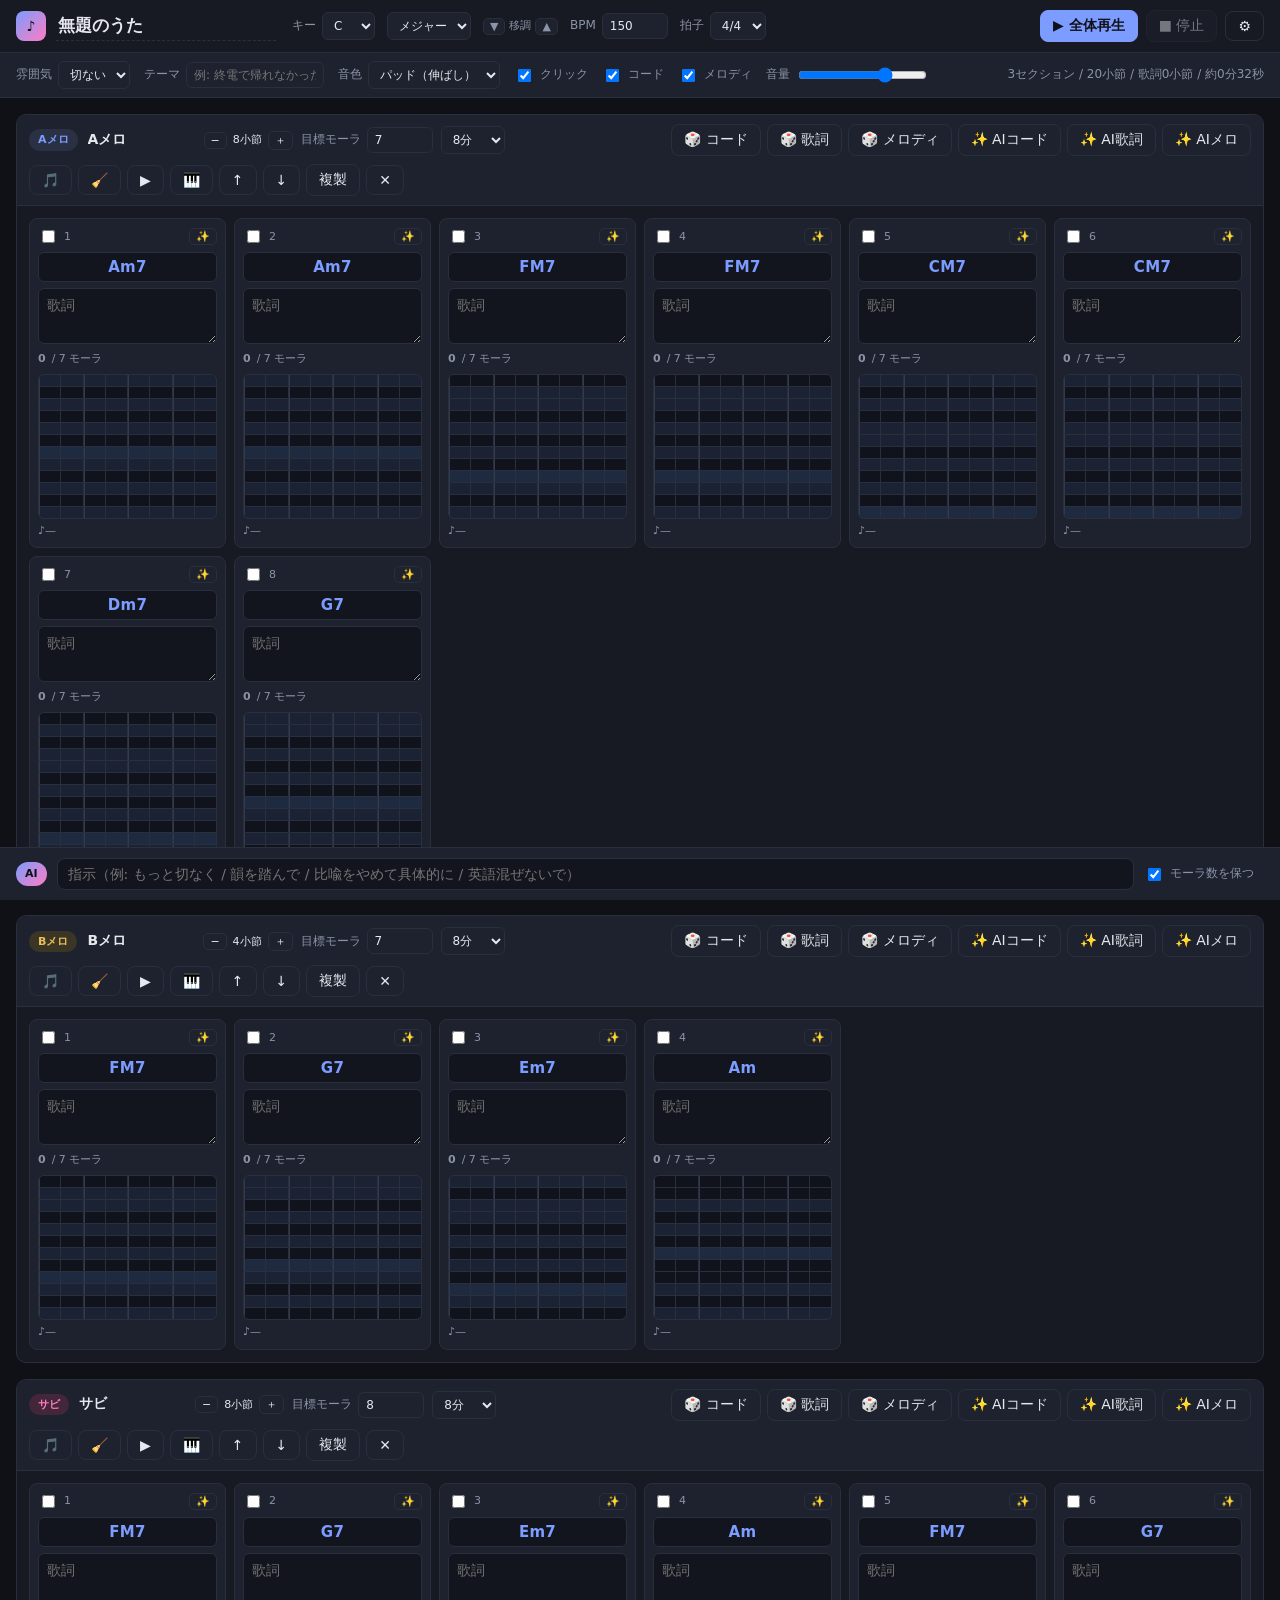
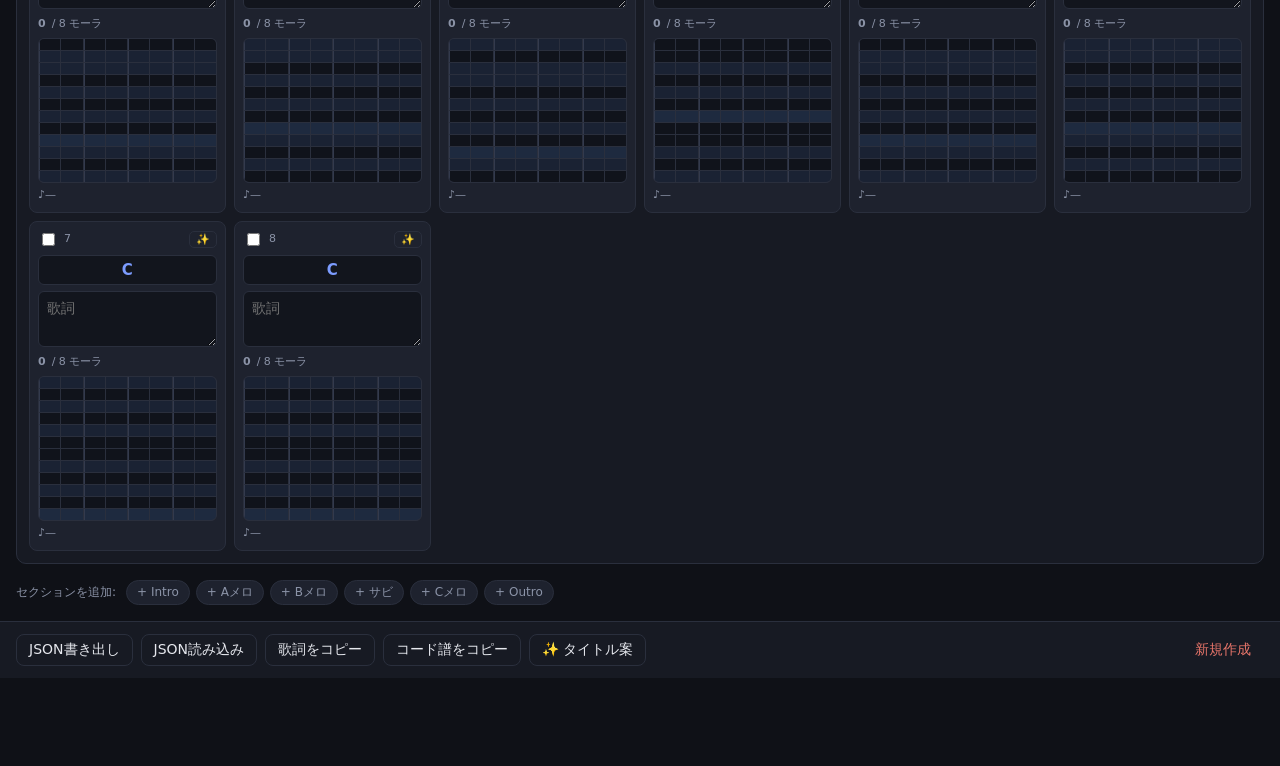
==== index.html @ 12452fb6 "タップで書けるメロディグリッドとスマホ対応、Pages自動デプロイを追加 小節の下にミニピアノロールを置き、たたきメロディを直感的に作れるようにした。  メロディ: - 行 = キーのスケール段数、列" ====
<!DOCTYPE html>
<html lang="ja">
<head>
<meta charset="utf-8">
<meta name="viewport" content="width=device-width, initial-scale=1, viewport-fit=cover">
<meta name="theme-color" content="#0f1117">
<title>ボカロ作曲スケッチ</title>
<link rel="icon" href="data:image/svg+xml,%3Csvg xmlns='http://www.w3.org/2000/svg' viewBox='0 0 32 32'%3E%3Crect width='32' height='32' rx='7' fill='%237c9cff'/%3E%3Ctext x='16' y='23' font-size='20' text-anchor='middle' fill='%230f1117'%3E%E2%99%AA%3C/text%3E%3C/svg%3E">
<link rel="manifest" href="manifest.webmanifest">
<link rel="apple-touch-icon" href="assets/icon.svg">
<meta name="apple-mobile-web-app-capable" content="yes">
<meta name="apple-mobile-web-app-status-bar-style" content="black-translucent">
<link rel="stylesheet" href="assets/styles.css">
</head>
<body>

<header class="topbar">
  <div class="brand">
    <span class="logo">♪</span>
    <input id="songTitle" class="title-input" type="text" placeholder="曲名" aria-label="曲名">
  </div>

  <div class="topbar-controls">
    <label class="ctl">キー
      <select id="keySel" aria-label="キー"></select>
    </label>
    <label class="ctl">
      <select id="modeSel" aria-label="モード"></select>
    </label>
    <div class="ctl transpose">
      <button id="transDown" class="mini" title="半音下げる">▼</button>
      <span class="ctl-label">移調</span>
      <button id="transUp" class="mini" title="半音上げる">▲</button>
    </div>
    <label class="ctl">BPM
      <input id="bpmInput" type="number" min="40" max="300" step="1" aria-label="BPM">
    </label>
    <label class="ctl">拍子
      <select id="beatsSel" aria-label="拍子">
        <option value="4">4/4</option>
        <option value="3">3/4</option>
        <option value="6">6/8</option>
        <option value="2">2/4</option>
      </select>
    </label>
  </div>

  <div class="topbar-right">
    <button id="playAll" class="btn primary">▶ 全体再生</button>
    <button id="stopAll" class="btn" disabled>■ 停止</button>
    <button id="openSettings" class="btn ghost" title="AI・再生の設定">⚙</button>
  </div>
</header>

<div class="subbar">
  <label class="ctl">雰囲気
    <select id="moodSel" aria-label="雰囲気"></select>
  </label>
  <label class="ctl grow">テーマ
    <input id="themeInput" type="text" placeholder="例: 終電で帰れなかった夜のこと" aria-label="テーマ">
  </label>
  <label class="ctl">音色
    <select id="patternSel" aria-label="再生パターン"></select>
  </label>
  <label class="ctl">
    <input id="clickChk" type="checkbox" checked> クリック
  </label>
  <label class="ctl">
    <input id="chordsChk" type="checkbox" checked> コード
  </label>
  <label class="ctl">
    <input id="melodyChk" type="checkbox" checked> メロディ
  </label>
  <label class="ctl">音量
    <input id="volInput" type="range" min="0" max="1" step="0.05" value="0.7" aria-label="音量">
  </label>
  <span class="spacer"></span>
  <span id="songStats" class="stats"></span>
</div>

<main id="sections" class="sections"></main>

<div class="add-section-row">
  <span>セクションを追加:</span>
  <span id="addSectionBtns" class="chips"></span>
</div>

<footer class="footer">
  <button id="btnExport" class="btn ghost">JSON書き出し</button>
  <button id="btnImport" class="btn ghost">JSON読み込み</button>
  <button id="btnCopyLyrics" class="btn ghost">歌詞をコピー</button>
  <button id="btnCopySheet" class="btn ghost">コード譜をコピー</button>
  <button id="btnIdeas" class="btn ghost">✨ タイトル案</button>
  <span class="spacer"></span>
  <button id="btnReset" class="btn danger-ghost">新規作成</button>
  <input id="importFile" type="file" accept="application/json,.json" hidden>
</footer>

<!-- AI指示バー -->
<div class="ai-bar">
  <span class="ai-badge">AI</span>
  <input id="aiInstruction" type="text" class="ai-input"
         placeholder="指示（例: もっと切なく / 韻を踏んで / 比喩をやめて具体的に / 英語混ぜないで）">
  <label class="ctl"><input id="keepMoraChk" type="checkbox" checked> モーラ数を保つ</label>
  <span id="aiStatus" class="ai-status"></span>
</div>

<!-- 設定モーダル -->
<dialog id="settingsDlg" class="dlg">
  <form method="dialog">
    <h2>設定</h2>

    <section class="dlg-sec">
      <h3>Claude API</h3>
      <p class="hint">
        AIでの歌詞・コード生成に使います。キーはこのブラウザの localStorage に保存され、
        リクエストはブラウザから直接 Anthropic API に送られます。
        <strong>自分のPCで自分のキーを使う前提</strong>のツールです。共有PCや公開サーバーには置かないでください。
        キーが無くても、オフラインの「たたき生成」は使えます。
      </p>
      <label class="field">APIキー
        <input id="apiKeyInput" type="password" placeholder="sk-ant-..." autocomplete="off">
      </label>
      <label class="field">モデル
        <select id="modelSel"></select>
      </label>
      <label class="field">思考の深さ
        <select id="effortSel"></select>
      </label>
      <div class="row">
        <button id="btnTestKey" class="btn" type="button">接続テスト</button>
        <button id="btnClearKey" class="btn ghost" type="button">キーを削除</button>
        <span id="keyStatus" class="ai-status"></span>
      </div>
    </section>

    <menu class="dlg-actions">
      <button class="btn primary" value="close">閉じる</button>
    </menu>
  </form>
</dialog>

<!-- アイデアモーダル -->
<dialog id="ideasDlg" class="dlg">
  <form method="dialog">
    <h2>タイトル・世界観の案</h2>
    <div id="ideasBody" class="ideas-body"></div>
    <menu class="dlg-actions">
      <button class="btn primary" value="close">閉じる</button>
    </menu>
  </form>
</dialog>

<div id="toast" class="toast" role="status" aria-live="polite"></div>

<script type="module" src="src/app.js"></script>
</body>
</html>
---- assets/styles.css ----
:root {
  --bg: #0f1117;
  --panel: #171a23;
  --panel-2: #1e222e;
  --line: #2a2f3d;
  --text: #e6e8ee;
  --muted: #8b93a7;
  --accent: #7c9cff;
  --accent-2: #ff7cc3;
  --ok: #4ec9a5;
  --warn: #e8c05a;
  --bad: #e8756a;
  --radius: 10px;
}

* { box-sizing: border-box; }

body {
  margin: 0;
  padding-bottom: 88px;
  background: var(--bg);
  color: var(--text);
  font-family: "Hiragino Kaku Gothic ProN", "Noto Sans JP", system-ui, -apple-system, sans-serif;
  font-size: 14px;
  line-height: 1.6;
}

button, input, select, textarea { font-family: inherit; font-size: inherit; color: inherit; }

/* ---------- 上部バー ---------- */
.topbar {
  position: sticky; top: 0; z-index: 20;
  display: flex; align-items: center; gap: 16px; flex-wrap: wrap;
  padding: 10px 16px;
  background: var(--panel);
  border-bottom: 1px solid var(--line);
}
.brand { display: flex; align-items: center; gap: 10px; }
.logo {
  width: 30px; height: 30px; display: grid; place-items: center;
  background: linear-gradient(135deg, var(--accent), var(--accent-2));
  border-radius: 8px; color: #0f1117; font-weight: 700;
}
.title-input {
  background: transparent; border: none; border-bottom: 1px dashed var(--line);
  padding: 4px 2px; font-size: 17px; font-weight: 600; width: 220px;
}
.title-input:focus { outline: none; border-bottom-color: var(--accent); }

.topbar-controls { display: flex; align-items: center; gap: 12px; flex-wrap: wrap; }
.topbar-right { display: flex; align-items: center; gap: 8px; margin-left: auto; }

.ctl { display: flex; align-items: center; gap: 6px; color: var(--muted); font-size: 12px; white-space: nowrap; }
.ctl.grow { flex: 1; min-width: 180px; }
.ctl select, .ctl input[type="number"], .ctl input[type="text"] {
  background: var(--panel-2); border: 1px solid var(--line); border-radius: 6px;
  padding: 5px 7px; color: var(--text);
}
.ctl input[type="number"] { width: 66px; }
.ctl.grow input[type="text"] { width: 100%; }
.ctl-label { font-size: 11px; }
.transpose { gap: 4px; }

/* ---------- サブバー ---------- */
.subbar {
  position: sticky; top: 51px; z-index: 19;
  display: flex; align-items: center; gap: 14px; flex-wrap: wrap;
  padding: 8px 16px;
  background: var(--panel-2);
  border-bottom: 1px solid var(--line);
}
.spacer { flex: 1; }
.stats { color: var(--muted); font-size: 12px; font-variant-numeric: tabular-nums; }

/* ---------- ボタン ---------- */
.btn {
  background: var(--panel-2); border: 1px solid var(--line); border-radius: 8px;
  padding: 6px 12px; cursor: pointer; transition: .12s;
}
.btn:hover:not(:disabled) { border-color: var(--accent); }
.btn:disabled { opacity: .45; cursor: default; }
.btn.primary { background: var(--accent); border-color: var(--accent); color: #0f1117; font-weight: 600; }
.btn.primary:hover:not(:disabled) { filter: brightness(1.1); }
.btn.ghost { background: transparent; }
.btn.danger-ghost { background: transparent; color: var(--bad); border-color: transparent; }
.mini {
  background: var(--panel-2); border: 1px solid var(--line); border-radius: 5px;
  padding: 1px 6px; cursor: pointer; font-size: 11px;
}
.mini:hover { border-color: var(--accent); }

/* ---------- セクション ---------- */
.sections { padding: 16px; display: flex; flex-direction: column; gap: 16px; }

.section {
  background: var(--panel); border: 1px solid var(--line); border-radius: var(--radius);
  overflow: hidden;
}
.section.playing { border-color: var(--accent); }

.section-head {
  display: flex; align-items: center; gap: 8px; flex-wrap: wrap;
  padding: 9px 12px; background: var(--panel-2); border-bottom: 1px solid var(--line);
}
.role-tag {
  padding: 2px 9px; border-radius: 999px; font-size: 11px; font-weight: 700;
  background: #2b3145; color: var(--accent);
}
.role-tag[data-role="chorus"] { background: #43263a; color: var(--accent-2); }
.role-tag[data-role="B"] { background: #3a3524; color: var(--warn); }
.section-name {
  background: transparent; border: none; border-bottom: 1px dashed transparent;
  font-weight: 600; width: 110px; padding: 2px;
}
.section-name:focus { outline: none; border-bottom-color: var(--accent); }
.section-head .spacer { flex: 1; }
.head-group { display: flex; align-items: center; gap: 6px; }

/* ---------- 小節グリッド ---------- */
.bars {
  display: grid; gap: 8px; padding: 12px;
  grid-template-columns: repeat(auto-fill, minmax(190px, 1fr));
}
.bar {
  background: var(--panel-2); border: 1px solid var(--line); border-radius: 8px;
  padding: 8px; display: flex; flex-direction: column; gap: 6px; position: relative;
}
.bar.selected { border-color: var(--accent); background: #1c2334; }
.bar.playing { box-shadow: 0 0 0 2px var(--accent) inset; }
.bar-head { display: flex; align-items: center; gap: 6px; font-size: 11px; color: var(--muted); }
.bar-no { font-variant-numeric: tabular-nums; }
.bar-head .spacer { flex: 1; }

.chord-input {
  background: #12151d; border: 1px solid var(--line); border-radius: 6px;
  padding: 5px 8px; font-weight: 700; font-size: 15px; letter-spacing: .3px;
  color: var(--accent); text-align: center;
}
.chord-input.invalid { color: var(--bad); border-color: var(--bad); }
.chord-input:focus { outline: none; border-color: var(--accent); }

.lyric-input {
  background: #12151d; border: 1px solid var(--line); border-radius: 6px;
  padding: 6px 8px; resize: vertical; min-height: 44px; line-height: 1.5;
}
.lyric-input:focus { outline: none; border-color: var(--accent); }

.mora {
  font-size: 11px; font-variant-numeric: tabular-nums; color: var(--muted);
  display: flex; align-items: center; gap: 6px;
}
.mora .n { font-weight: 700; }
.mora.fit .n { color: var(--ok); }
.mora.near .n { color: var(--warn); }
.mora.off .n { color: var(--bad); }
.mora .kanji-warn { color: var(--warn); cursor: help; }

/* ---------- パレット ---------- */
.palette { padding: 0 12px 12px; display: none; flex-direction: column; gap: 8px; }
.palette.open { display: flex; }
.palette-row { display: flex; align-items: center; gap: 6px; flex-wrap: wrap; }
.palette-label { font-size: 11px; color: var(--muted); width: 84px; flex-shrink: 0; }
.chips { display: flex; gap: 6px; flex-wrap: wrap; }
.chip {
  background: var(--panel-2); border: 1px solid var(--line); border-radius: 999px;
  padding: 3px 10px; font-size: 12px; cursor: pointer;
}
.chip:hover { border-color: var(--accent); color: var(--accent); }
.chip .deg { color: var(--muted); font-size: 10px; margin-left: 4px; }

.add-section-row {
  display: flex; align-items: center; gap: 10px; flex-wrap: wrap;
  padding: 0 16px 16px; color: var(--muted); font-size: 12px;
}

/* ---------- フッター & AIバー ---------- */
.footer {
  display: flex; align-items: center; gap: 8px; flex-wrap: wrap;
  padding: 12px 16px; border-top: 1px solid var(--line); background: var(--panel);
}
.ai-bar {
  position: fixed; bottom: 0; left: 0; right: 0; z-index: 25;
  display: flex; align-items: center; gap: 10px;
  padding: 10px 16px; background: var(--panel-2); border-top: 1px solid var(--line);
}
.ai-badge {
  background: linear-gradient(135deg, var(--accent), var(--accent-2));
  color: #0f1117; font-weight: 700; font-size: 11px;
  padding: 3px 9px; border-radius: 999px;
}
.ai-input {
  flex: 1; background: #12151d; border: 1px solid var(--line);
  border-radius: 8px; padding: 7px 10px;
}
.ai-input:focus { outline: none; border-color: var(--accent); }
.ai-status { font-size: 12px; color: var(--muted); min-width: 0; }
.ai-status.err { color: var(--bad); }
.ai-status.ok { color: var(--ok); }
.ai-status.busy { color: var(--accent); }

/* ---------- ダイアログ ---------- */
.dlg {
  border: 1px solid var(--line); border-radius: 12px; background: var(--panel);
  color: var(--text); padding: 20px; max-width: 560px; width: calc(100% - 32px);
}
.dlg::backdrop { background: rgba(0, 0, 0, .6); }
.dlg h2 { margin: 0 0 12px; font-size: 17px; }
.dlg h3 { margin: 0 0 8px; font-size: 14px; color: var(--accent); }
.dlg-sec { margin-bottom: 18px; }
.hint { color: var(--muted); font-size: 12px; line-height: 1.7; margin: 0 0 12px; }
.field { display: flex; flex-direction: column; gap: 4px; margin-bottom: 10px; font-size: 12px; color: var(--muted); }
.field input, .field select {
  background: var(--panel-2); border: 1px solid var(--line); border-radius: 6px;
  padding: 7px 9px; color: var(--text); font-size: 14px;
}
.row { display: flex; align-items: center; gap: 8px; flex-wrap: wrap; }
.dlg-actions { display: flex; justify-content: flex-end; padding: 0; margin: 0; }
.ideas-body { display: flex; flex-direction: column; gap: 14px; }
.ideas-body h4 { margin: 0 0 6px; font-size: 13px; color: var(--muted); }
.idea-item {
  background: var(--panel-2); border: 1px solid var(--line); border-radius: 8px;
  padding: 7px 10px; margin-bottom: 6px; cursor: pointer;
}
.idea-item:hover { border-color: var(--accent); }

/* ---------- トースト ---------- */
.toast {
  position: fixed; left: 50%; bottom: 74px; transform: translateX(-50%) translateY(20px);
  background: var(--panel); border: 1px solid var(--accent); border-radius: 8px;
  padding: 9px 16px; opacity: 0; pointer-events: none; transition: .2s; z-index: 40;
  max-width: 90vw;
}
.toast.show { opacity: 1; transform: translateX(-50%) translateY(0); }
.toast.err { border-color: var(--bad); }

/* ---------- メロディグリッド ---------- */
.mel-wrap { display: flex; flex-direction: column; gap: 3px; }

.mel-grid {
  display: grid;
  grid-template-columns: repeat(var(--steps), 1fr);
  grid-template-rows: repeat(var(--rows), 1fr);
  gap: 1px;
  background: var(--line);
  border: 1px solid var(--line);
  border-radius: 6px;
  overflow: hidden;
  /* 指でなぞって描けるように、グリッド上ではスクロールさせない */
  touch-action: none;
  user-select: none;
  -webkit-user-select: none;
  cursor: crosshair;
}

.mel-cell {
  background: #10131b;
  min-height: 11px;
  transition: background .06s;
}
/* そのコードの構成音の行。ここを叩けば必ずハマる */
.mel-cell.tone { background: #1a2233; }
.mel-cell.root { background: #1e2a3f; }
.mel-cell.beat { box-shadow: inset 1px 0 0 #333a4d; }
.mel-cell:hover { background: #2b3350; }
.mel-cell.on { background: var(--accent); }
.mel-cell.head { background: #a8bcff; }

.note-count {
  font-size: 11px; color: var(--muted); font-variant-numeric: tabular-nums;
}
.note-count.fit { color: var(--ok); }
.note-count.near { color: var(--warn); }
.note-count.off { color: var(--bad); }

/* ---------- スマホ ---------- */
@media (max-width: 760px) {
  body { padding-bottom: calc(112px + env(safe-area-inset-bottom)); }

  .topbar, .subbar { position: static; padding: 8px 10px; gap: 8px 10px; }
  .topbar-right { margin-left: 0; width: 100%; }
  .topbar-right .btn { flex: 1; }
  .title-input { width: 100%; min-width: 120px; }
  .brand { width: 100%; }

  /* 1小節を画面幅いっぱいにして、メロディグリッドを指で押せる大きさにする */
  .sections { padding: 10px; gap: 12px; }
  .bars { grid-template-columns: 1fr; padding: 10px; }
  .mel-cell { min-height: 20px; }
  .lyric-input { min-height: 40px; }

  .section-head { padding: 8px 10px; gap: 6px; }
  .section-head .spacer { display: none; }
  .head-group { flex-wrap: wrap; }
  .section-head .btn { padding: 5px 9px; font-size: 13px; }

  /* AI指示バーは2段にして、指示欄を広く取る */
  .ai-bar {
    flex-wrap: wrap; gap: 6px;
    padding: 8px 10px calc(8px + env(safe-area-inset-bottom));
  }
  .ai-input { flex: 1 1 100%; order: 2; padding: 9px 10px; }
  .ai-status { flex: 1 1 100%; order: 3; }

  .footer { padding: 10px; }
  .footer .btn { flex: 1 1 40%; }
}

/* 指で操作するデバイスでは hover の色変化を出さない（押した跡が残って見える） */
@media (hover: none) {
  /* 指では縦スワイプでページを送りたいので、縦方向のスクロールは残す。
     音はタップで置き、長さは横方向のドラッグで決める。 */
  .mel-grid { touch-action: pan-y; }
  .mel-cell:hover { background: inherit; }
  .mel-cell.tone:hover { background: #1a2233; }
  .mel-cell.root:hover { background: #1e2a3f; }
  .mel-cell.on:hover { background: var(--accent); }
}

/* 機能をオフにしているボタン（メロディグリッド非表示など） */
.btn.off { opacity: .4; }
.btn.off::after { content: ' オフ'; font-size: 10px; }
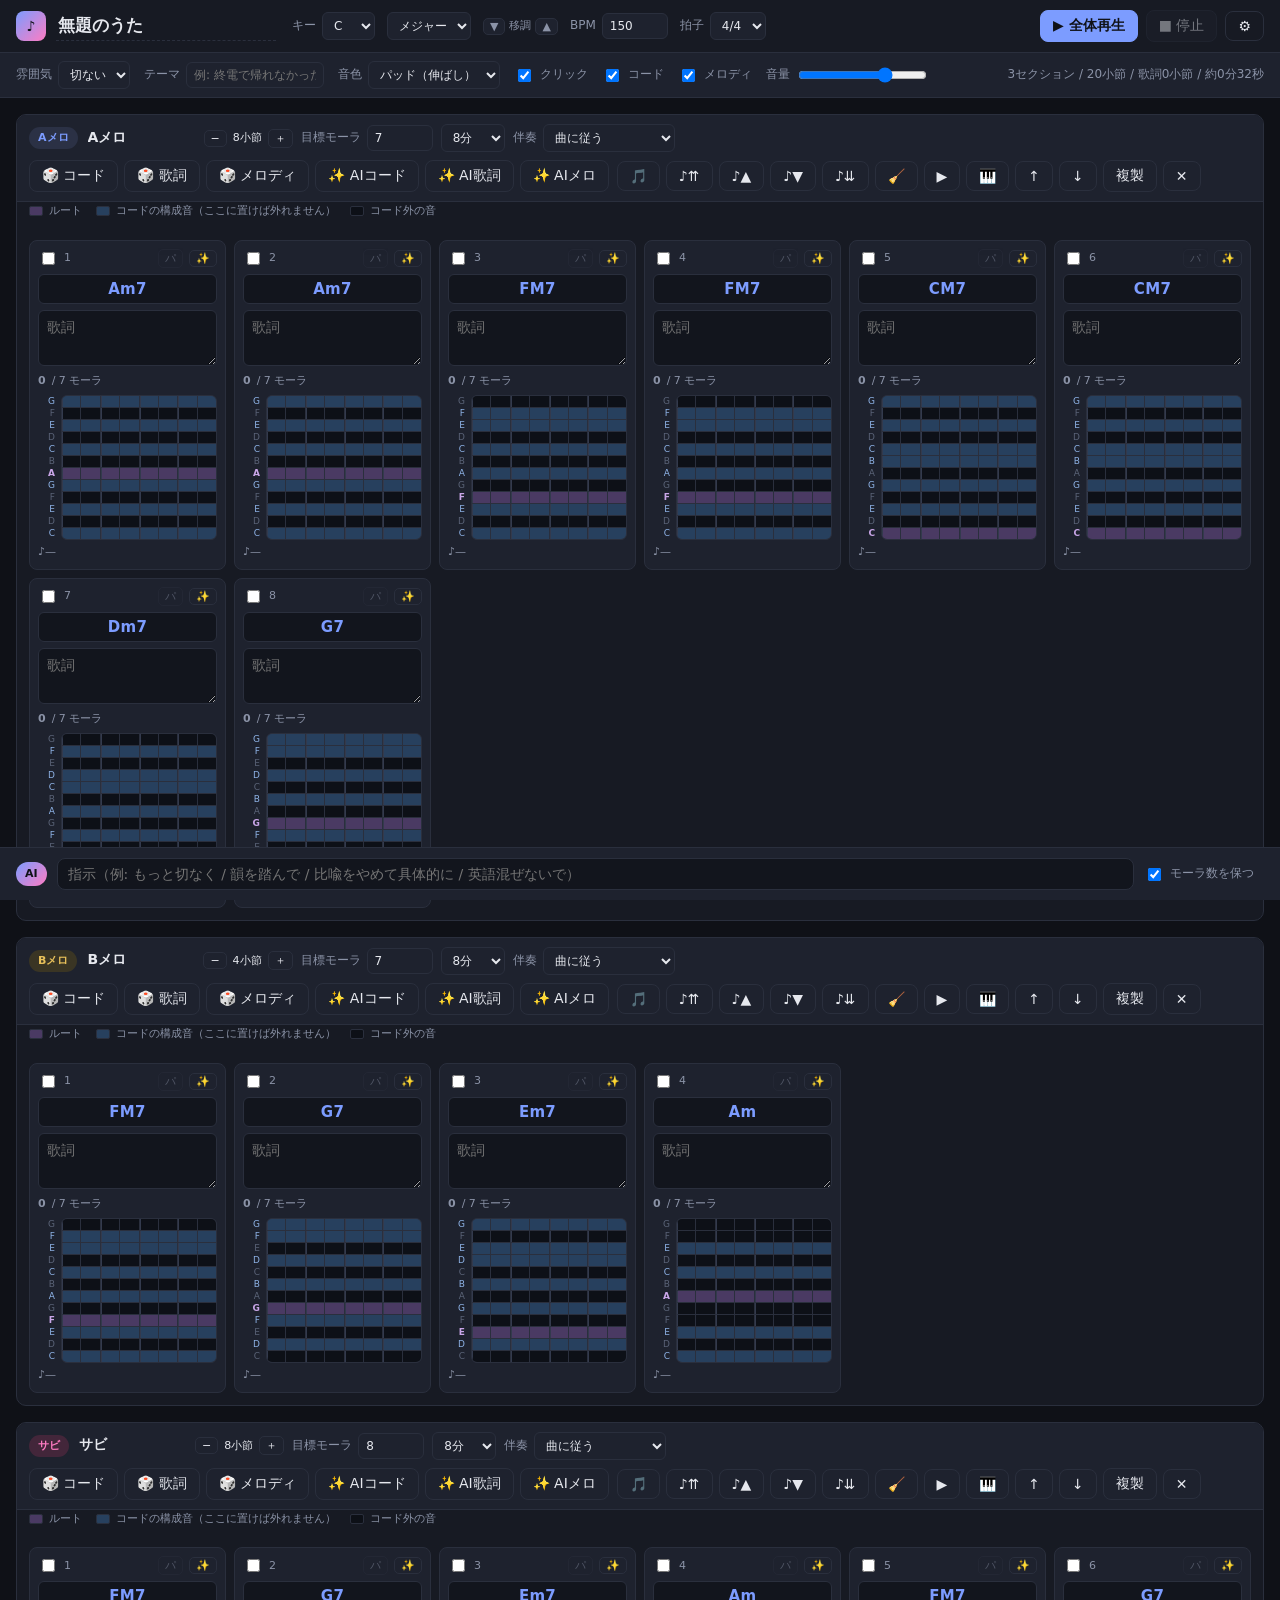
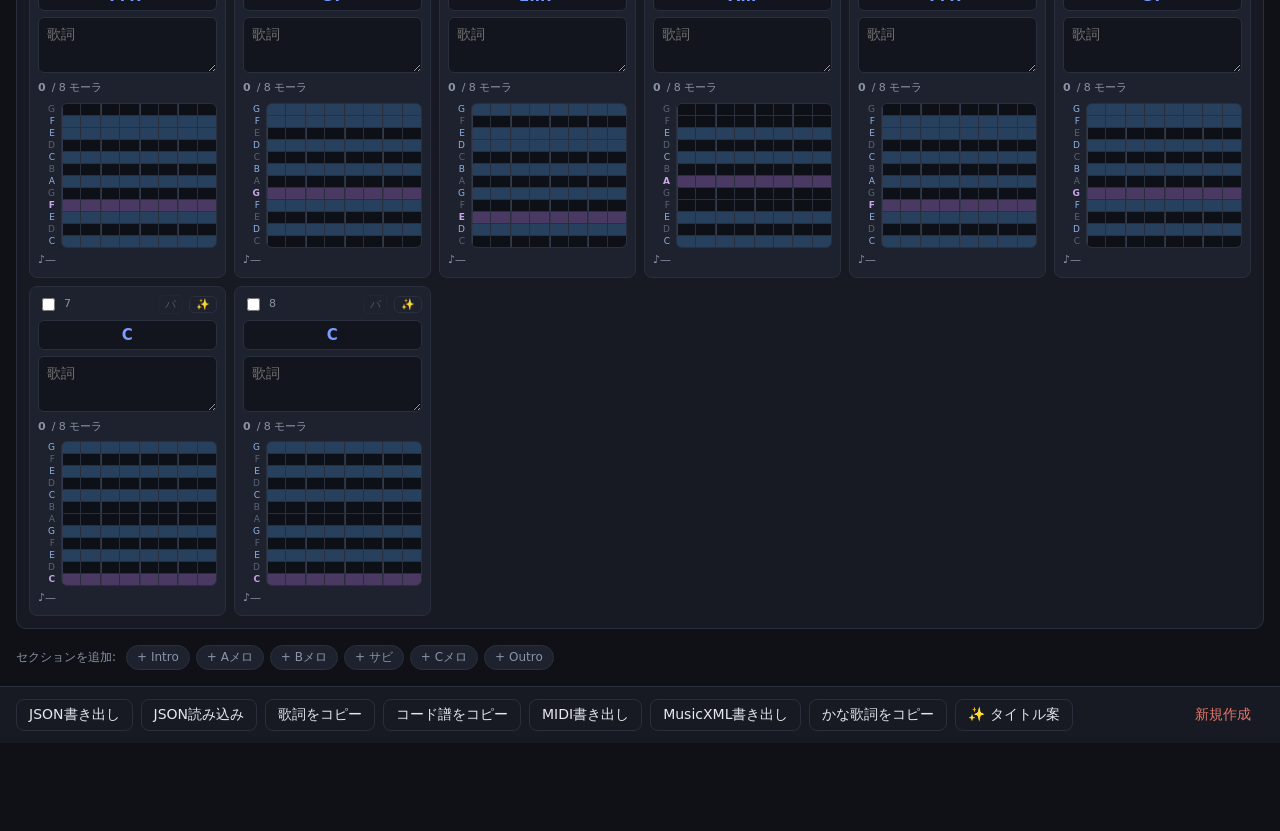
==== commit 7ad36c98: "MIDI / MusicXML 書き出しと、メロディグリッドの見やすさを改善 外部ツールへ渡せるようにした: - MIDI (.mid) … メロディ＋コードの2トラック、テンポ・拍子・調号つき。DA" ====
--- a/index.html
+++ b/index.html
@@ -39,7 +39,7 @@
       <select id="beatsSel" aria-label="拍子">
         <option value="4">4/4</option>
         <option value="3">3/4</option>
-        <option value="6">6/8</option>
+        <option value="6">6/4</option>
         <option value="2">2/4</option>
       </select>
     </label>
@@ -90,6 +90,9 @@
   <button id="btnImport" class="btn ghost">JSON読み込み</button>
   <button id="btnCopyLyrics" class="btn ghost">歌詞をコピー</button>
   <button id="btnCopySheet" class="btn ghost">コード譜をコピー</button>
+  <button id="btnMidi" class="btn ghost" title="メロディとコードをMIDIで書き出す（Studio One などのDAW向け）">MIDI書き出し</button>
+  <button id="btnMusicXml" class="btn ghost" title="メロディとかな歌詞をMusicXMLで書き出す（Synthesizer V 向け）">MusicXML書き出し</button>
+  <button id="btnKana" class="btn ghost" title="1音符1モーラのかな歌詞をコピー（SynthVへの貼り付け用）">かな歌詞をコピー</button>
   <button id="btnIdeas" class="btn ghost">✨ タイトル案</button>
   <span class="spacer"></span>
   <button id="btnReset" class="btn danger-ghost">新規作成</button>
--- a/assets/styles.css
+++ b/assets/styles.css
@@ -235,6 +235,34 @@
 
 /* ---------- メロディグリッド ---------- */
 .mel-wrap { display: flex; flex-direction: column; gap: 3px; }
+
+/* 音名のラベル列 + グリッド本体。行の高さを揃えるため同じ gap と border を持たせる */
+.mel-row { display: grid; grid-template-columns: 20px 1fr; gap: 3px; }
+.mel-labels {
+  display: grid;
+  grid-template-rows: repeat(var(--rows), 1fr);
+  gap: 1px;
+  border: 1px solid transparent;
+}
+.mel-label {
+  display: flex; align-items: center; justify-content: flex-end;
+  font-size: 9px; line-height: 1; color: #5b6478; padding-right: 2px;
+  white-space: nowrap;
+}
+.mel-label.tone { color: #8fb4e8; }
+.mel-label.root { color: #c9a6e8; font-weight: 700; }
+
+.mel-legend {
+  display: flex; align-items: center; gap: 6px; flex-wrap: wrap;
+  padding: 0 12px 8px; font-size: 11px; color: var(--muted);
+}
+.mel-legend .swatch {
+  width: 14px; height: 10px; border-radius: 2px; background: #0d1017;
+  border: 1px solid var(--line); margin-left: 8px;
+}
+.mel-legend .swatch:first-child { margin-left: 0; }
+.mel-legend .swatch.tone { background: #27405e; }
+.mel-legend .swatch.root { background: #4a3a63; }
 
 .mel-grid {
   display: grid;
@@ -253,13 +281,14 @@
 }
 
 .mel-cell {
-  background: #10131b;
+  background: #0d1017;
   min-height: 11px;
   transition: background .06s;
 }
-/* そのコードの構成音の行。ここを叩けば必ずハマる */
-.mel-cell.tone { background: #1a2233; }
-.mel-cell.root { background: #1e2a3f; }
+/* そのコードの構成音の行。ここを叩けば必ずハマる。
+   「置いていい場所」が明るく見えるよう、コード外との差をはっきりつける */
+.mel-cell.tone { background: #27405e; }
+.mel-cell.root { background: #4a3a63; }
 .mel-cell.beat { box-shadow: inset 1px 0 0 #333a4d; }
 .mel-cell:hover { background: #2b3350; }
 .mel-cell.on { background: var(--accent); }
@@ -311,11 +340,15 @@
      音はタップで置き、長さは横方向のドラッグで決める。 */
   .mel-grid { touch-action: pan-y; }
   .mel-cell:hover { background: inherit; }
-  .mel-cell.tone:hover { background: #1a2233; }
-  .mel-cell.root:hover { background: #1e2a3f; }
+  .mel-cell.tone:hover { background: #27405e; }
+  .mel-cell.root:hover { background: #4a3a63; }
   .mel-cell.on:hover { background: var(--accent); }
 }
 
 /* 機能をオフにしているボタン（メロディグリッド非表示など） */
 .btn.off { opacity: .4; }
 .btn.off::after { content: ' オフ'; font-size: 10px; }
+
+/* 小節ごとの伴奏切替ボタン。上の指定を引き継いでいる間は控えめに出す */
+.pattern-btn { min-width: 22px; }
+.pattern-btn.inherited { opacity: .45; }
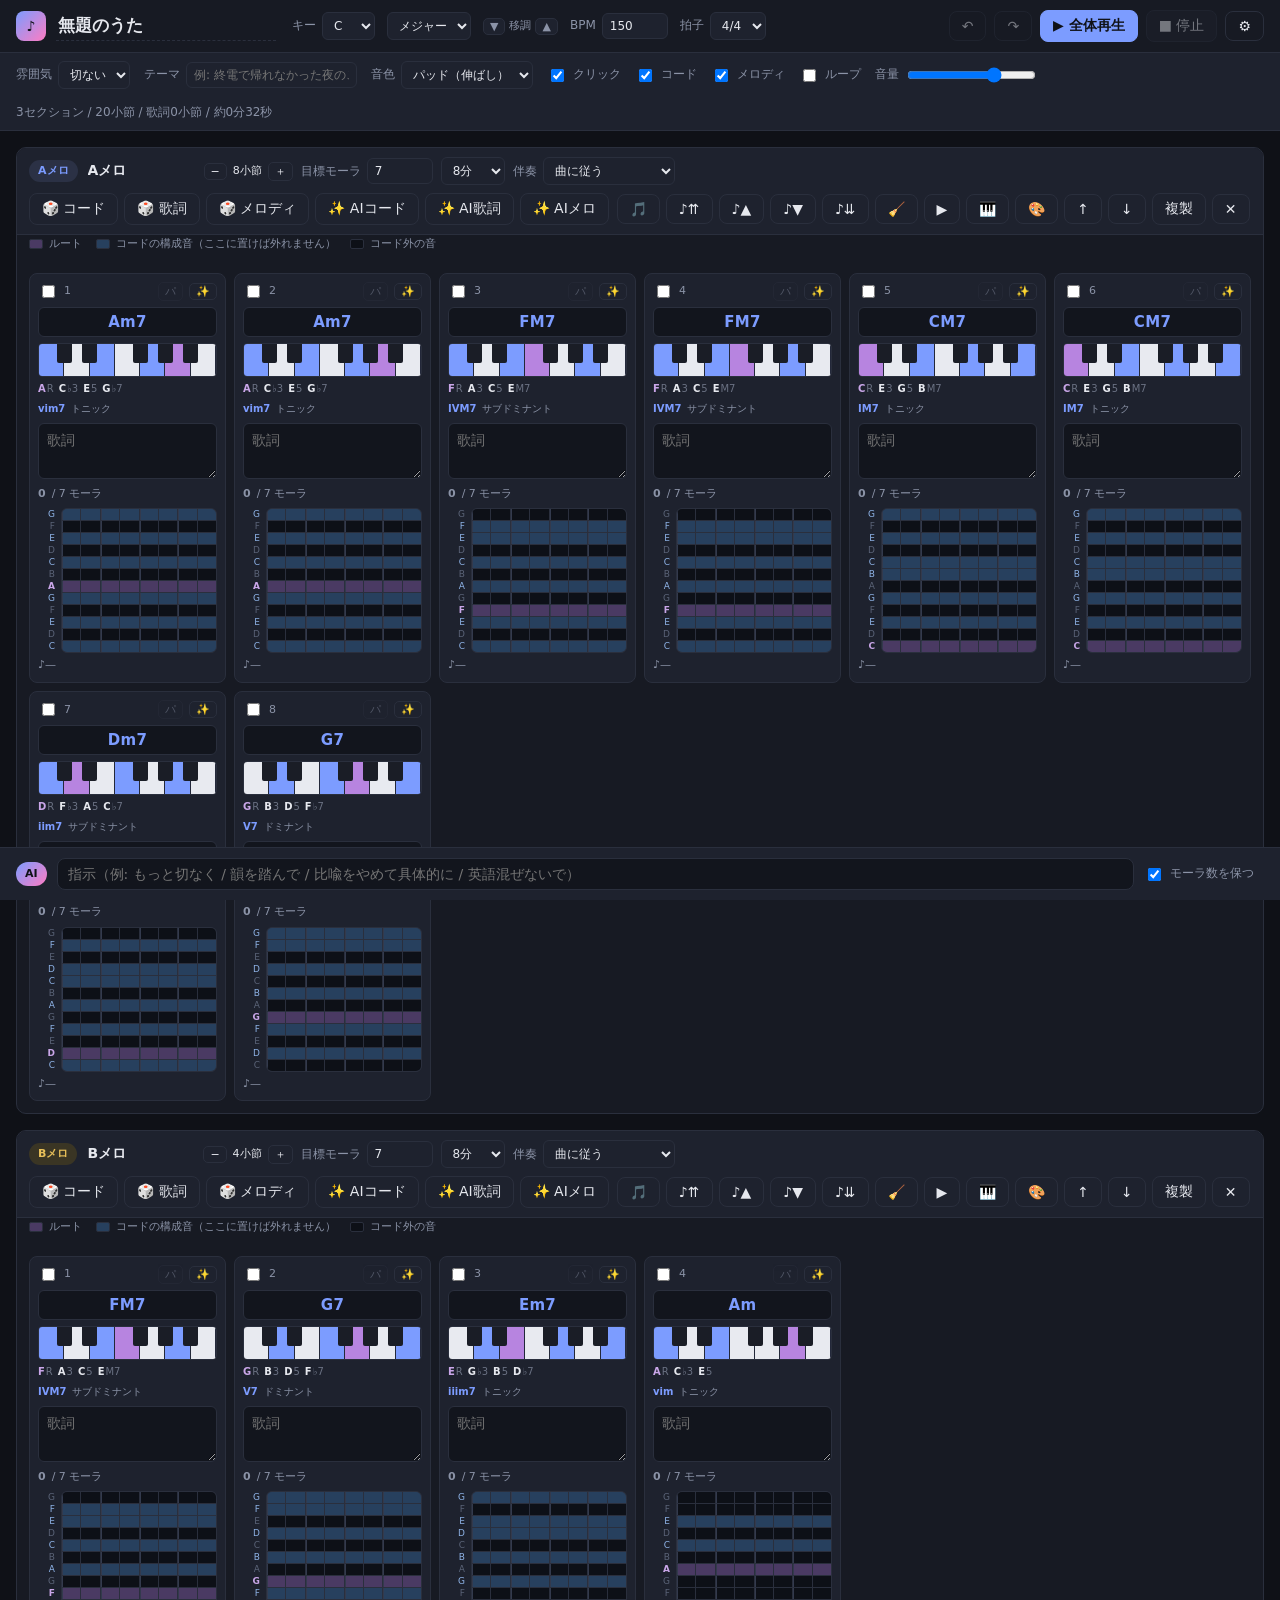
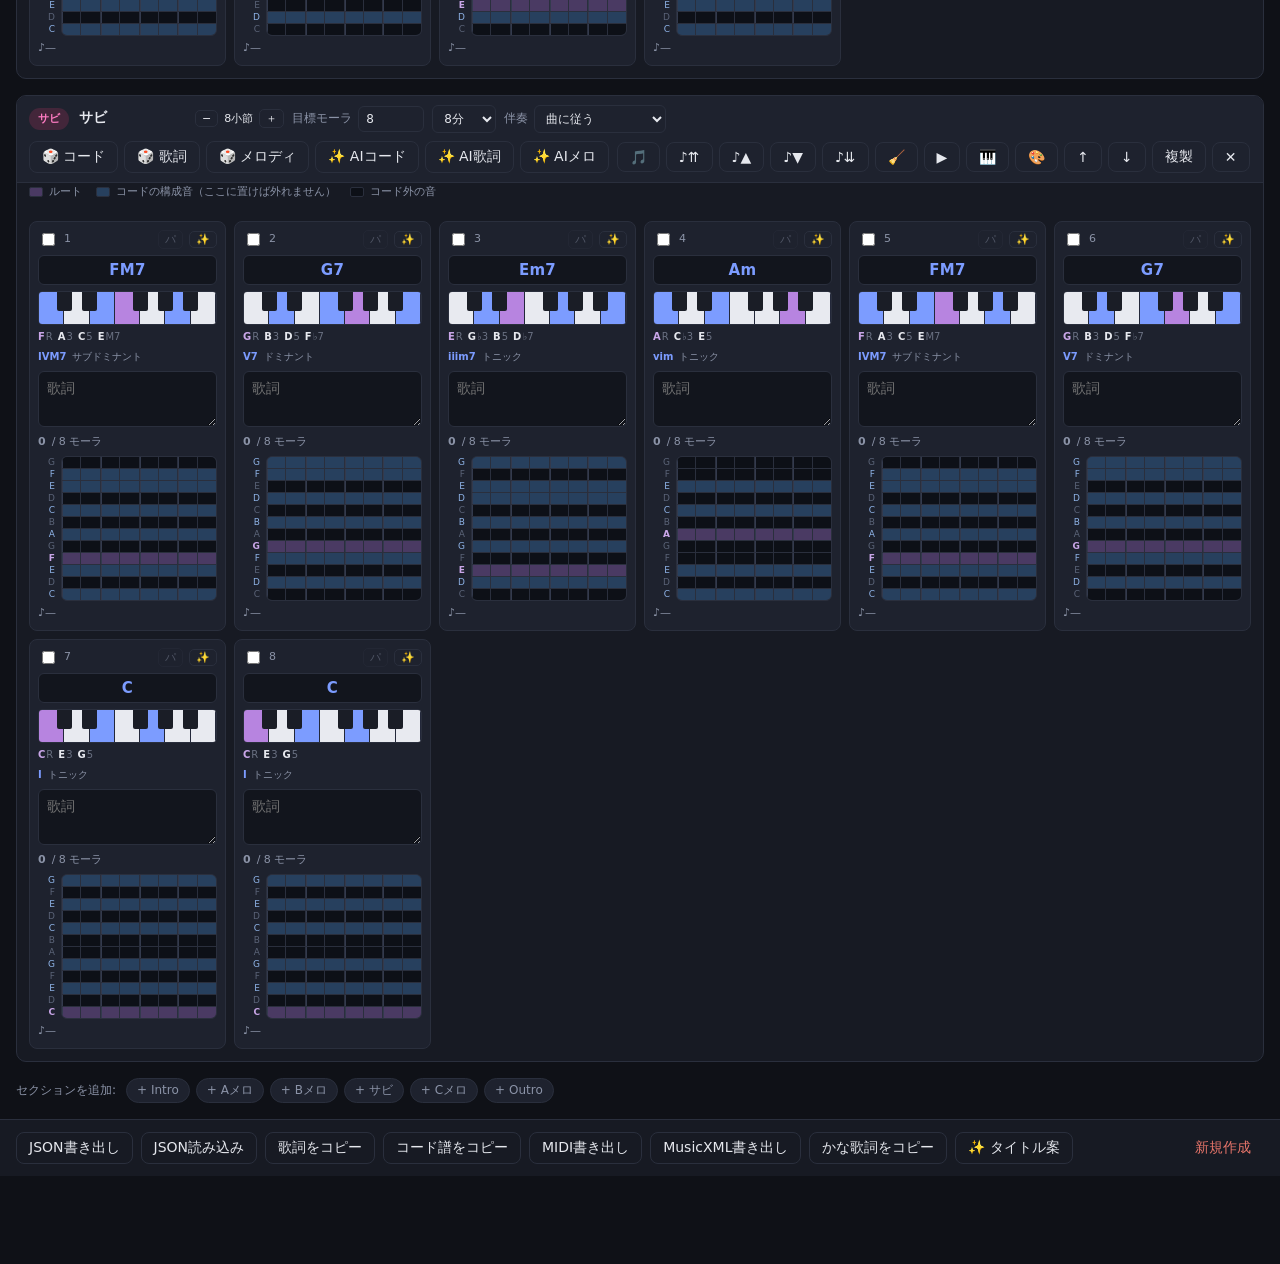
==== commit 67b657a5: "やり直し（Undo / Redo）と、範囲を絞ったループ再生を追加 やり直し: - 変更の保存は persist() を必ず通るので、そこで直前の状態を積む形にした。   操作ごとに呼び出しを足さなく" ====
--- a/index.html
+++ b/index.html
@@ -46,6 +46,8 @@
   </div>
 
   <div class="topbar-right">
+    <button id="btnUndo" class="btn ghost" title="元に戻す（Ctrl+Z）" disabled>↶</button>
+    <button id="btnRedo" class="btn ghost" title="やり直す（Ctrl+Shift+Z）" disabled>↷</button>
     <button id="playAll" class="btn primary">▶ 全体再生</button>
     <button id="stopAll" class="btn" disabled>■ 停止</button>
     <button id="openSettings" class="btn ghost" title="AI・再生の設定">⚙</button>
@@ -70,6 +72,9 @@
   </label>
   <label class="ctl">
     <input id="melodyChk" type="checkbox" checked> メロディ
+  </label>
+  <label class="ctl">
+    <input id="loopChk" type="checkbox"> ループ
   </label>
   <label class="ctl">音量
     <input id="volInput" type="range" min="0" max="1" step="0.05" value="0.7" aria-label="音量">
--- a/assets/styles.css
+++ b/assets/styles.css
@@ -352,3 +352,51 @@
 /* 小節ごとの伴奏切替ボタン。上の指定を引き継いでいる間は控えめに出す */
 .pattern-btn { min-width: 22px; }
 .pattern-btn.inherited { opacity: .45; }
+
+/* ---------- コードの鍵盤表示 ---------- */
+.kb-wrap { display: flex; flex-direction: column; gap: 4px; }
+
+.kb {
+  position: relative;
+  display: grid;
+  grid-template-columns: repeat(7, 1fr);
+  height: 34px;
+  background: #0d1017;
+  border: 1px solid var(--line);
+  border-radius: 4px;
+  overflow: hidden;
+  cursor: pointer;
+}
+.kb:hover { border-color: var(--accent); }
+
+.kb-key.white {
+  border-right: 1px solid #23283a;
+  background: #e8eaf0;
+}
+.kb-key.white:last-of-type { border-right: none; }
+.kb-key.black {
+  position: absolute;
+  top: 0;
+  width: calc(100% / 7 * 0.6);
+  height: 60%;
+  background: #1a1d26;
+  border-radius: 0 0 2px 2px;
+  z-index: 2;
+}
+/* 押さえる鍵。ルートだけ色を変えて、どこが根っこか分かるようにする */
+.kb-key.white.on   { background: #7c9cff; }
+.kb-key.white.root { background: #b784e0; }
+.kb-key.black.on   { background: #4a6bd0; }
+.kb-key.black.root { background: #8a53c2; }
+
+.kb-names { display: flex; gap: 5px; flex-wrap: wrap; font-size: 10px; }
+.kb-name { color: var(--muted); white-space: nowrap; }
+.kb-name b { color: var(--text); font-weight: 700; }
+.kb-name.root b { color: #c9a6e8; }
+.kb-name .deg { opacity: .7; margin-left: 1px; }
+
+.kb-analysis { display: flex; gap: 6px; flex-wrap: wrap; align-items: center; font-size: 10px; }
+.kb-analysis .roman { color: var(--accent); font-weight: 700; }
+.kb-analysis .func { color: var(--muted); }
+.kb-analysis .hint { color: var(--warn); }
+.kb-empty { font-size: 10px; color: var(--muted); }
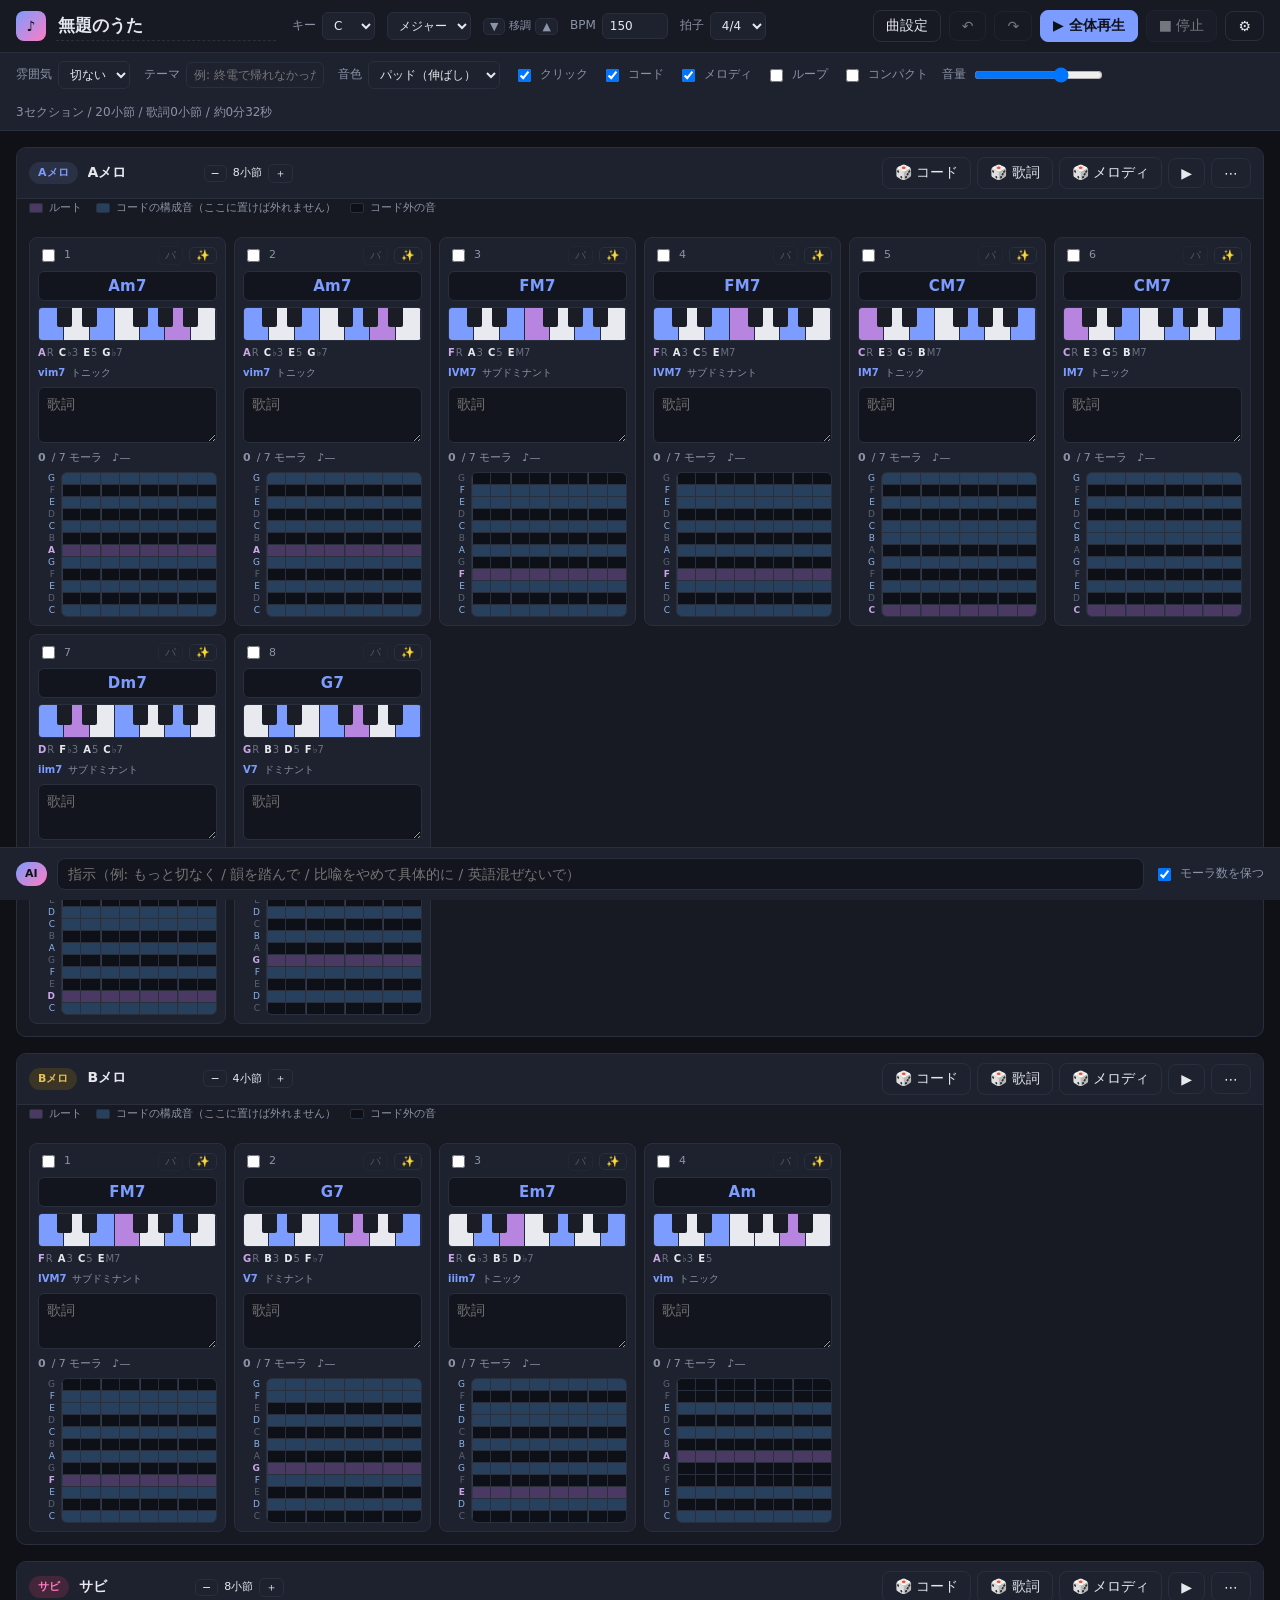
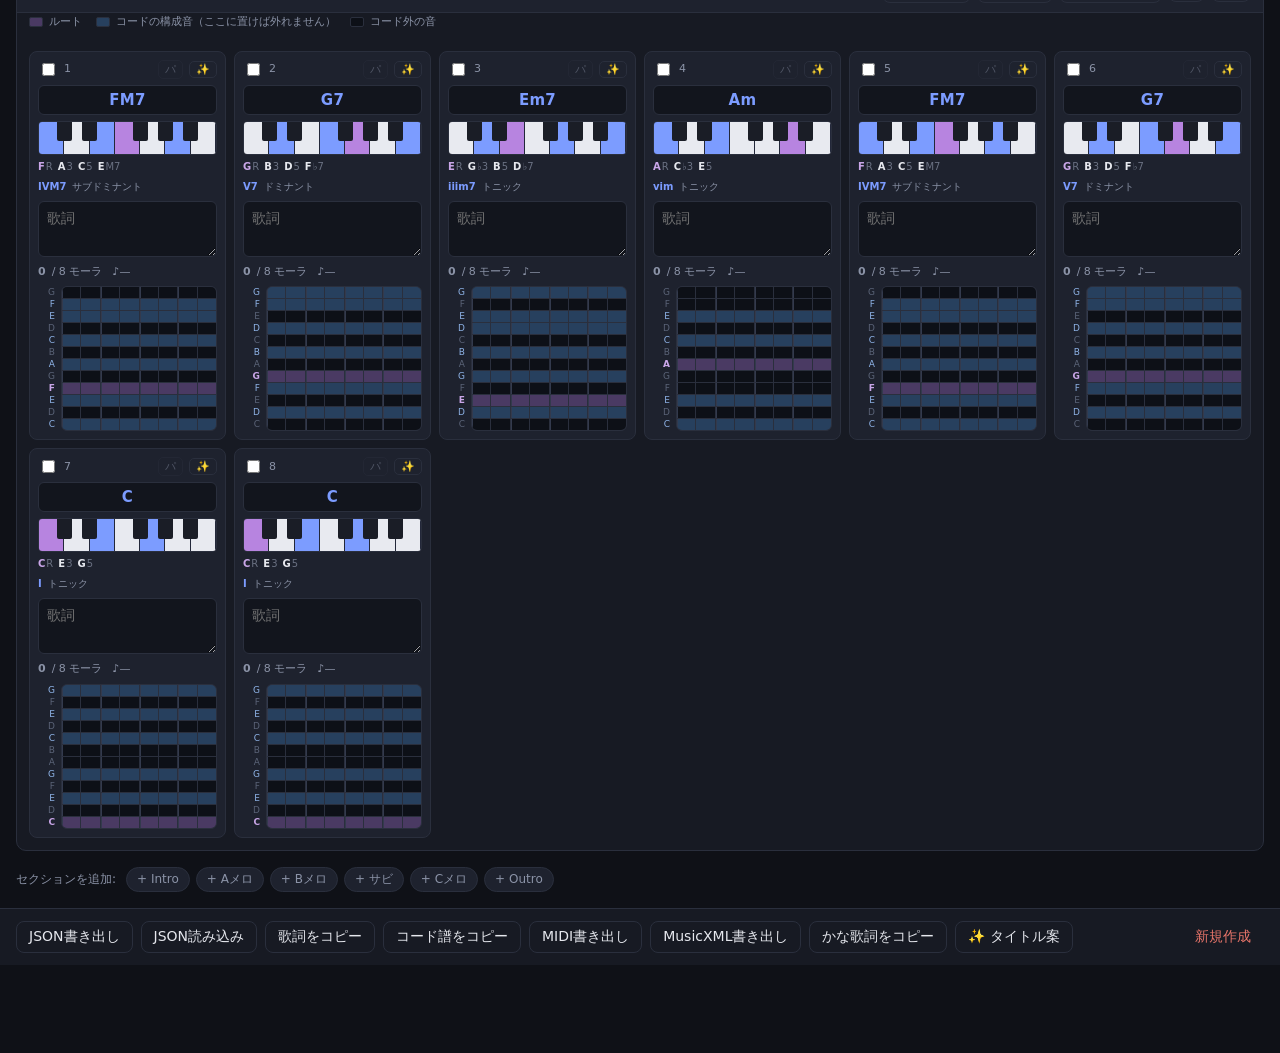
==== commit d67d7a2a: "スマホでの使い勝手を改善（画面の大半が操作パネルで埋まっていた） 実機のスクリーンショットで、上部バー362px＋セクションヘッダ360pxを操作系が占め、 1画面に1小節しか入らない状態だった。作業" ====
--- a/index.html
+++ b/index.html
@@ -46,6 +46,7 @@
   </div>
 
   <div class="topbar-right">
+    <button id="btnPanel" class="btn ghost" title="キー・BPM・音量などの設定を開く">曲設定</button>
     <button id="btnUndo" class="btn ghost" title="元に戻す（Ctrl+Z）" disabled>↶</button>
     <button id="btnRedo" class="btn ghost" title="やり直す（Ctrl+Shift+Z）" disabled>↷</button>
     <button id="playAll" class="btn primary">▶ 全体再生</button>
@@ -75,6 +76,9 @@
   </label>
   <label class="ctl">
     <input id="loopChk" type="checkbox"> ループ
+  </label>
+  <label class="ctl" title="鍵盤や余白を省いて、一度に見える小節を増やす">
+    <input id="compactChk" type="checkbox"> コンパクト
   </label>
   <label class="ctl">音量
     <input id="volInput" type="range" min="0" max="1" step="0.05" value="0.7" aria-label="音量">
--- a/assets/styles.css
+++ b/assets/styles.css
@@ -17,6 +17,8 @@
 
 body {
   margin: 0;
+  /* ホーム画面から起動すると全画面になり、時計と内容が重なるので上を空ける */
+  padding-top: env(safe-area-inset-top);
   padding-bottom: 88px;
   background: var(--bg);
   color: var(--text);
@@ -116,6 +118,19 @@
 .section-head .spacer { flex: 1; }
 .head-group { display: flex; align-items: center; gap: 6px; }
 
+/* ⋯ で開く詳細ツール。既定は閉じておき、画面を小節のために空ける */
+.head-drawer {
+  display: none;
+  flex-wrap: wrap;
+  align-items: center;
+  gap: 6px 10px;
+  padding: 8px 12px;
+  background: #191d28;
+  border-bottom: 1px solid var(--line);
+}
+.head-drawer.open { display: flex; }
+.btn.active { border-color: var(--accent); color: var(--accent); }
+
 /* ---------- 小節グリッド ---------- */
 .bars {
   display: grid; gap: 8px; padding: 12px;
@@ -145,6 +160,7 @@
 }
 .lyric-input:focus { outline: none; border-color: var(--accent); }
 
+.counts { display: flex; align-items: center; gap: 10px; flex-wrap: wrap; }
 .mora {
   font-size: 11px; font-variant-numeric: tabular-nums; color: var(--muted);
   display: flex; align-items: center; gap: 6px;
@@ -194,6 +210,7 @@
 }
 .ai-input:focus { outline: none; border-color: var(--accent); }
 .ai-status { font-size: 12px; color: var(--muted); min-width: 0; }
+.ai-status:empty { display: none; }
 .ai-status.err { color: var(--bad); }
 .ai-status.ok { color: var(--ok); }
 .ai-status.busy { color: var(--accent); }
@@ -303,19 +320,47 @@
 
 /* ---------- スマホ ---------- */
 @media (max-width: 760px) {
-  body { padding-bottom: calc(112px + env(safe-area-inset-bottom)); }
+  body {
+    padding-top: env(safe-area-inset-top);
+    padding-bottom: calc(112px + env(safe-area-inset-bottom));
+  }
 
   .topbar, .subbar { position: static; padding: 8px 10px; gap: 8px 10px; }
-  .topbar-right { margin-left: 0; width: 100%; }
-  .topbar-right .btn { flex: 1; }
+
+  /* キー・BPM・音量などは毎回は触らないので、🎛 を押したときだけ出す。
+     出しっぱなしだと上部バーだけで画面の半分が埋まる */
+  .topbar-controls, .subbar { display: none; }
+  body.panel-open .topbar-controls { display: flex; }
+  body.panel-open .subbar { display: flex; }
+  .topbar-right { margin-left: 0; width: 100%; flex-wrap: wrap; }
+  /* 幅を分け合わせると文字が折り返してボタンが縦に伸びるので、内容なりの幅にする */
+  .topbar-right .btn { flex: 0 0 auto; white-space: nowrap; }
+
+  /* 名前とタグが同じ文字（「Aメロ」）で二重になるので、狭い画面ではタグを省く */
+  .role-tag { display: none; }
   .title-input { width: 100%; min-width: 120px; }
   .brand { width: 100%; }
 
-  /* 1小節を画面幅いっぱいにして、メロディグリッドを指で押せる大きさにする */
-  .sections { padding: 10px; gap: 12px; }
-  .bars { grid-template-columns: 1fr; padding: 10px; }
-  .mel-cell { min-height: 20px; }
-  .lyric-input { min-height: 40px; }
+  /* 1小節を画面幅いっぱいにして、メロディグリッドを指で押せる大きさにする。
+     ただし1小節が画面1枚分を超えると曲を俯瞰できないので、周辺は詰める */
+  .sections { padding: 8px; gap: 10px; }
+  .bars { grid-template-columns: 1fr; padding: 8px; gap: 8px; }
+  .bar { padding: 8px; gap: 5px; }
+  .mel-cell { min-height: 18px; }
+  .lyric-input { min-height: 36px; }
+
+  /* 鍵盤まわりは高さを詰め、音名と度数・分析は1行にまとめる */
+  .kb { height: 28px; }
+  .kb-wrap { gap: 2px; }
+  .kb-names, .kb-analysis { font-size: 9px; }
+
+  /* 凡例は場所を取るわりに毎回は要らないので、スマホでは出さない
+     （鍵盤表示に同じ色分けの説明があるため） */
+  .mel-legend { display: none; }
+
+  /* ⋯ の中身は縦に積んで押しやすくする */
+  .head-drawer { padding: 8px 10px; }
+  .head-drawer .btn { flex: 0 0 auto; }
 
   .section-head { padding: 8px 10px; gap: 6px; }
   .section-head .spacer { display: none; }
@@ -400,3 +445,20 @@
 .kb-analysis .func { color: var(--muted); }
 .kb-analysis .hint { color: var(--warn); }
 .kb-empty { font-size: 10px; color: var(--muted); }
+
+/* ---------- コンパクト表示 ---------- */
+/* 一度に見える小節を増やすため、無くても作業できるものを省く。
+   鍵盤は「知識として見たいとき」に開けばよいので、まずここを畳む。 */
+body.compact .kb-wrap { display: none; }
+body.compact .mel-legend { display: none; }
+body.compact .bar { padding: 6px; gap: 4px; }
+body.compact .chord-input { padding: 3px 8px; font-size: 14px; }
+body.compact .lyric-input { height: 34px; min-height: 34px; padding: 4px 8px; }
+body.compact .mel-cell { min-height: 13px; }
+body.compact .mel-label { font-size: 8px; }
+body.compact .bars { gap: 6px; padding: 8px; }
+body.compact .section-head { padding: 6px 10px; }
+
+/* モーラ数と音数は並べて置くと縦が1行減り、見比べもしやすい */
+body.compact .mora { gap: 4px; }
+body.compact .mel-wrap { gap: 2px; }
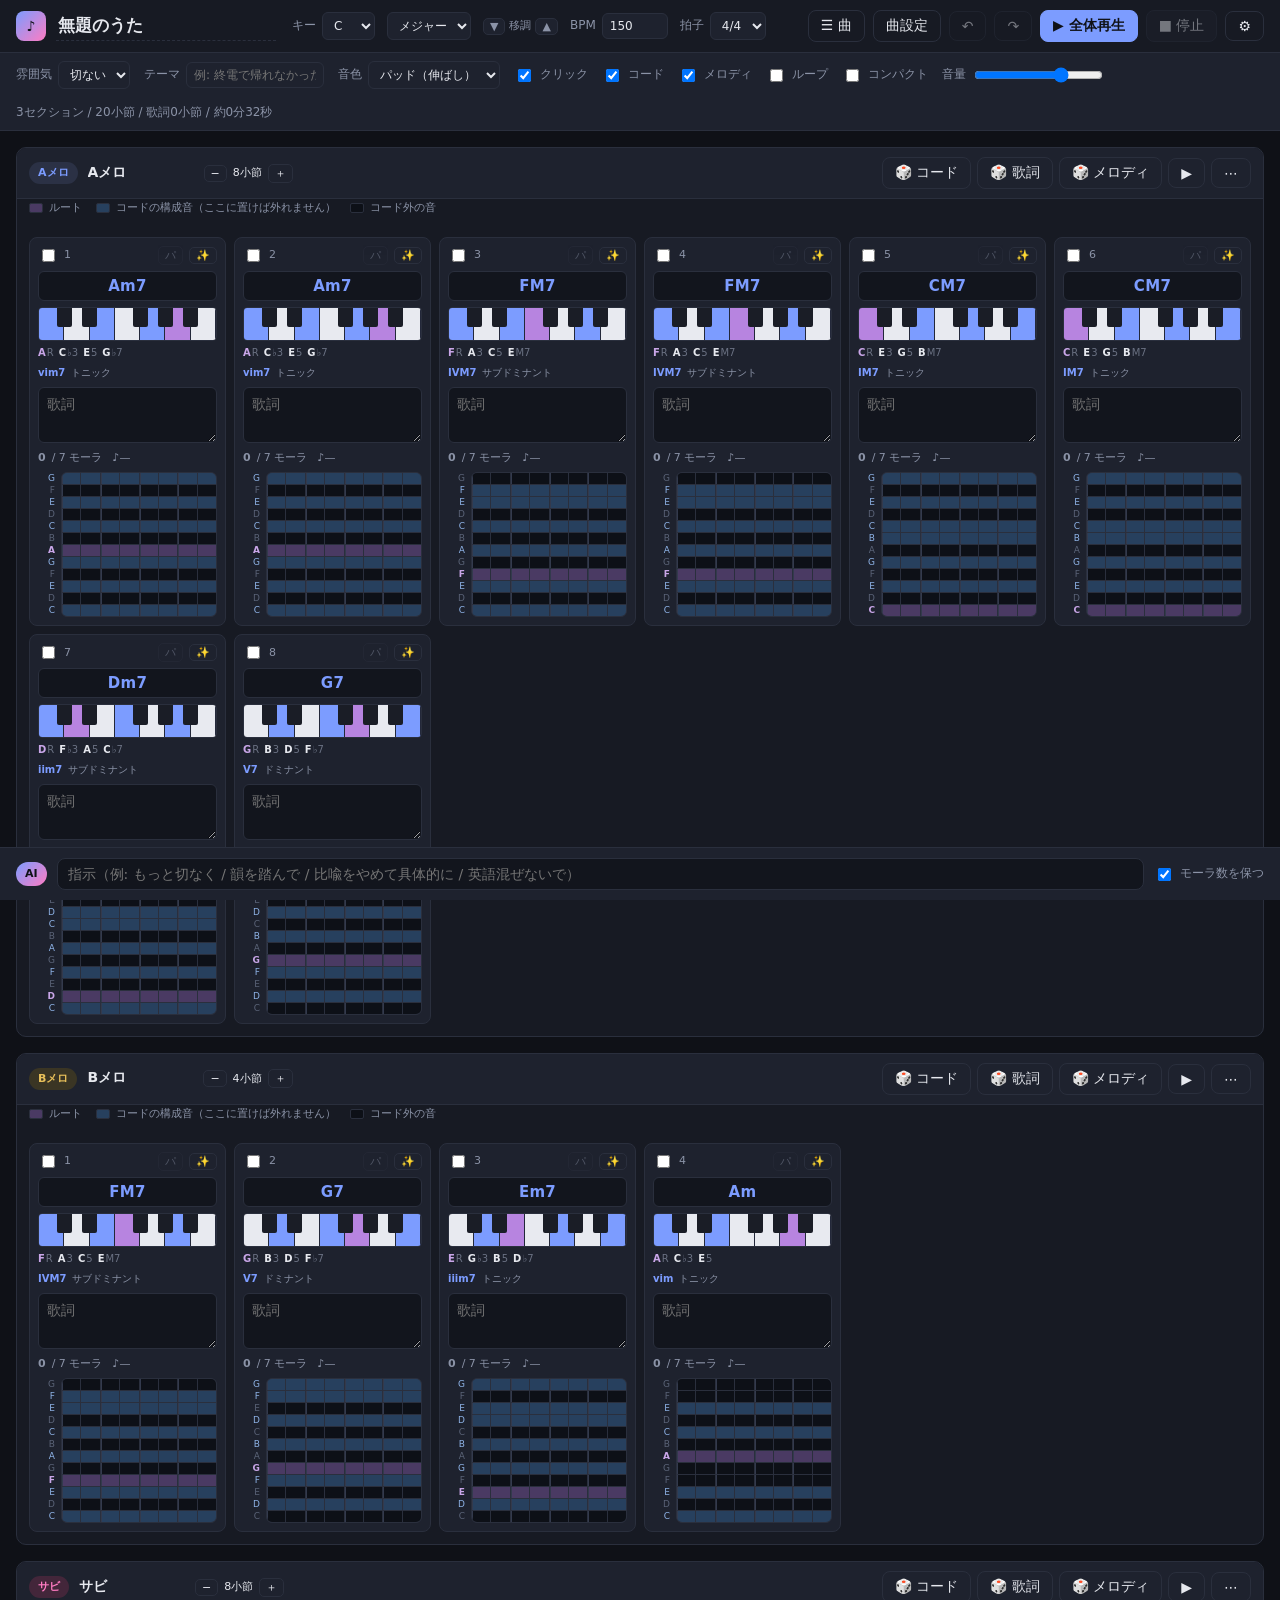
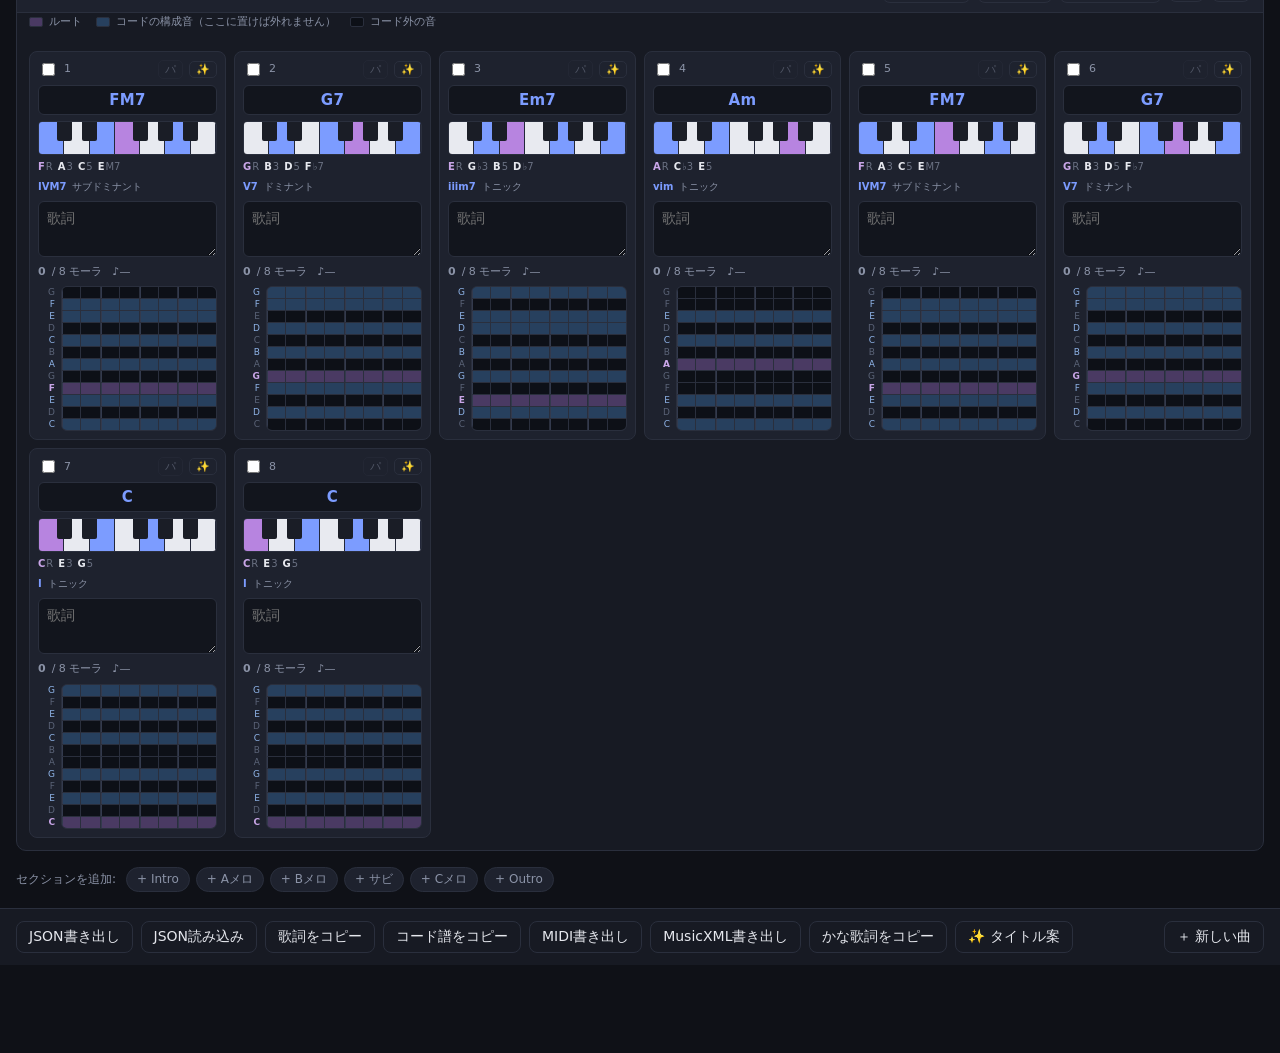
==== commit a975615b: "曲を複数ためられるようにした これまで保存できるのは1曲だけで、新しい曲を始めると前の曲が消えていた。  - 一覧・切り替え・複製・削除ができる保存庫を追加（☰ 曲） - 一覧用の要約と本体を別々に持" ====
--- a/index.html
+++ b/index.html
@@ -46,6 +46,7 @@
   </div>
 
   <div class="topbar-right">
+    <button id="btnLibrary" class="btn ghost" title="保存した曲の一覧">☰ 曲</button>
     <button id="btnPanel" class="btn ghost" title="キー・BPM・音量などの設定を開く">曲設定</button>
     <button id="btnUndo" class="btn ghost" title="元に戻す（Ctrl+Z）" disabled>↶</button>
     <button id="btnRedo" class="btn ghost" title="やり直す（Ctrl+Shift+Z）" disabled>↷</button>
@@ -104,7 +105,7 @@
   <button id="btnKana" class="btn ghost" title="1音符1モーラのかな歌詞をコピー（SynthVへの貼り付け用）">かな歌詞をコピー</button>
   <button id="btnIdeas" class="btn ghost">✨ タイトル案</button>
   <span class="spacer"></span>
-  <button id="btnReset" class="btn danger-ghost">新規作成</button>
+  <button id="btnReset" class="btn ghost">＋ 新しい曲</button>
   <input id="importFile" type="file" accept="application/json,.json" hidden>
 </footer>
 
@@ -152,6 +153,25 @@
   </form>
 </dialog>
 
+<!-- 曲の一覧 -->
+<dialog id="libraryDlg" class="dlg">
+  <h2>曲の一覧</h2>
+  <p class="hint">
+    このブラウザに保存されています。端末やブラウザをまたいでは共有されないので、
+    残しておきたい曲は「JSON書き出し」でファイルにしておいてください。
+  </p>
+  <div id="libraryList" class="lib-list"></div>
+  <div class="row lib-actions">
+    <button id="btnNewSong" class="btn primary" type="button">＋ 新しい曲</button>
+    <span id="libStats" class="ai-status"></span>
+  </div>
+  <form method="dialog">
+    <menu class="dlg-actions">
+      <button class="btn" value="close">閉じる</button>
+    </menu>
+  </form>
+</dialog>
+
 <!-- アイデアモーダル -->
 <dialog id="ideasDlg" class="dlg">
   <form method="dialog">
--- a/assets/styles.css
+++ b/assets/styles.css
@@ -462,3 +462,30 @@
 /* モーラ数と音数は並べて置くと縦が1行減り、見比べもしやすい */
 body.compact .mora { gap: 4px; }
 body.compact .mel-wrap { gap: 2px; }
+
+/* ---------- 曲の一覧 ---------- */
+.lib-list {
+  display: flex; flex-direction: column; gap: 6px;
+  max-height: 50vh; overflow-y: auto; margin-bottom: 12px;
+}
+.lib-item {
+  display: flex; align-items: center; gap: 8px;
+  background: var(--panel-2); border: 1px solid var(--line);
+  border-radius: 8px; padding: 8px 10px;
+}
+.lib-item.current { border-color: var(--accent); }
+.lib-open {
+  flex: 1; min-width: 0; text-align: left; background: none; border: none;
+  cursor: pointer; padding: 0;
+}
+.lib-open:hover .lib-title { color: var(--accent); }
+.lib-title {
+  font-weight: 600; white-space: nowrap; overflow: hidden; text-overflow: ellipsis;
+}
+.lib-meta { font-size: 11px; color: var(--muted); }
+.lib-empty { color: var(--muted); font-size: 13px; padding: 12px 0; }
+.lib-actions { margin-bottom: 12px; }
+.lib-badge {
+  font-size: 10px; color: var(--accent); border: 1px solid var(--accent);
+  border-radius: 999px; padding: 1px 7px; flex-shrink: 0;
+}
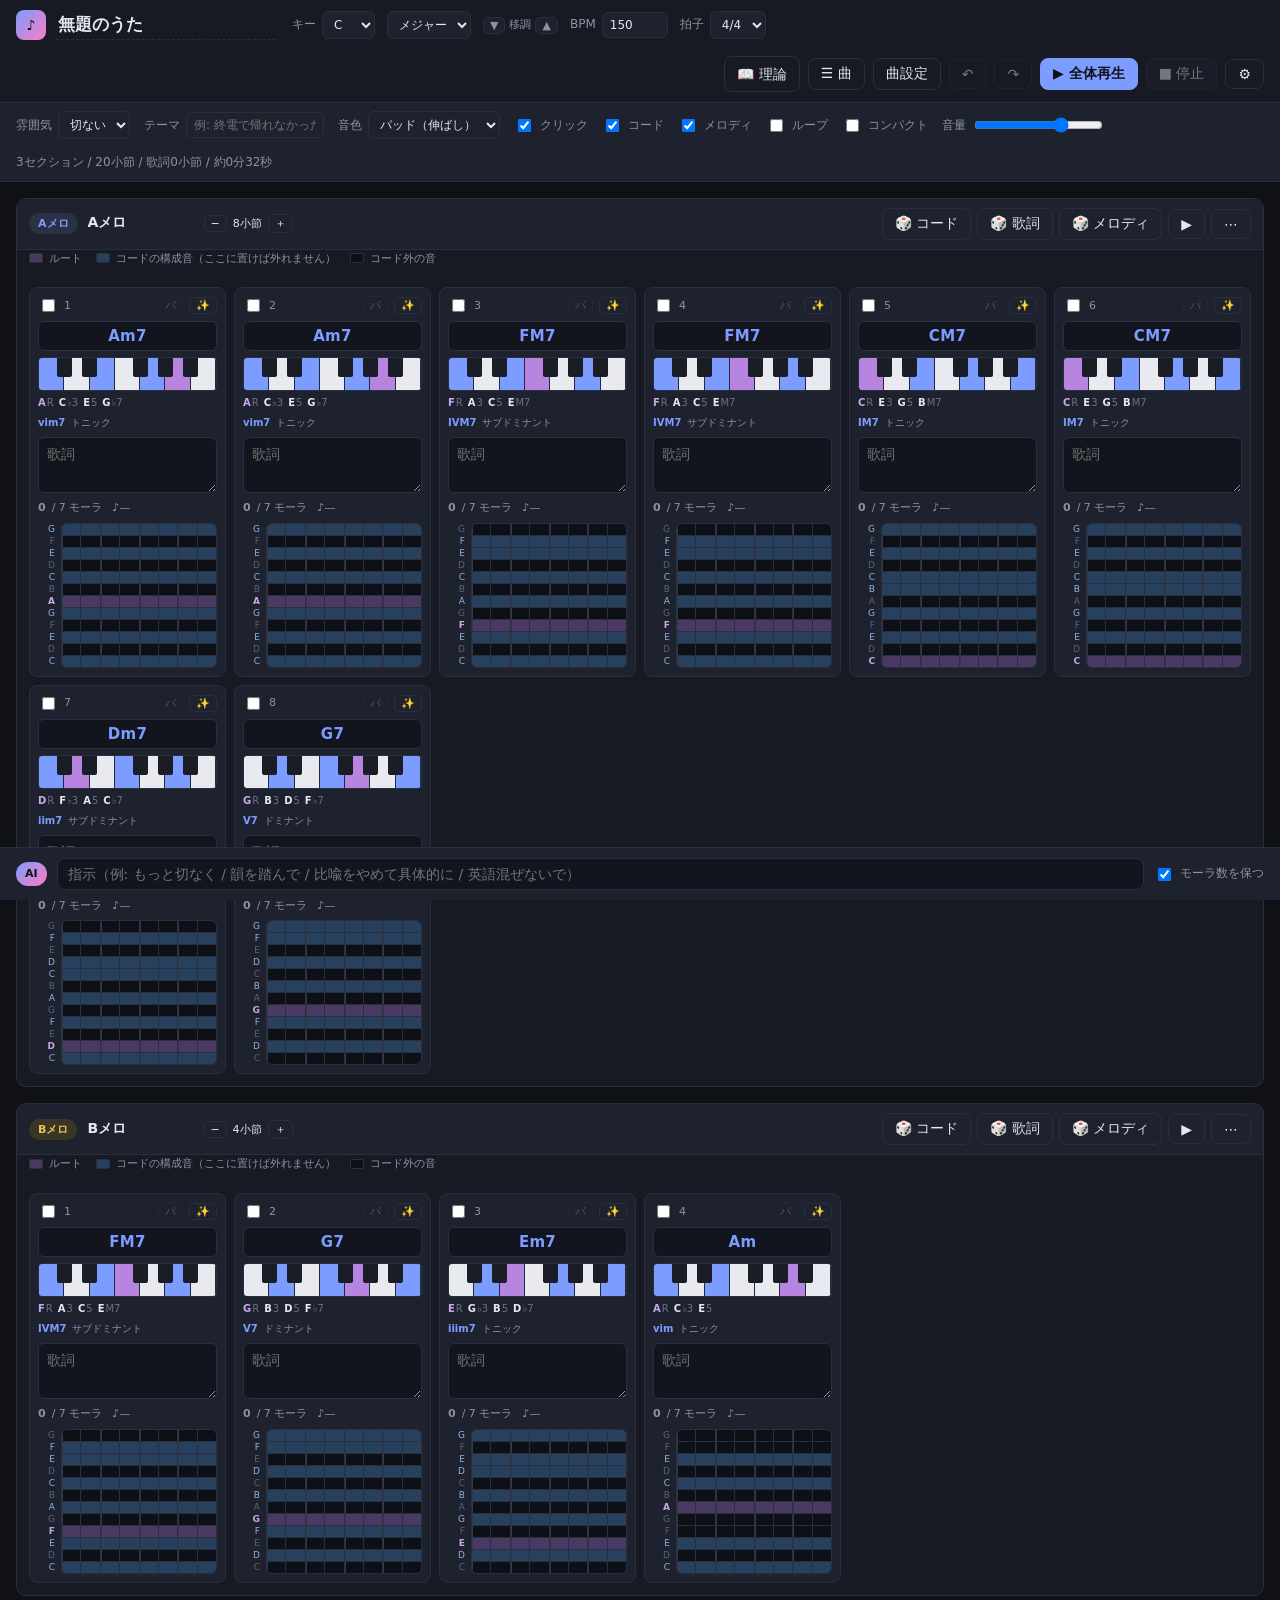
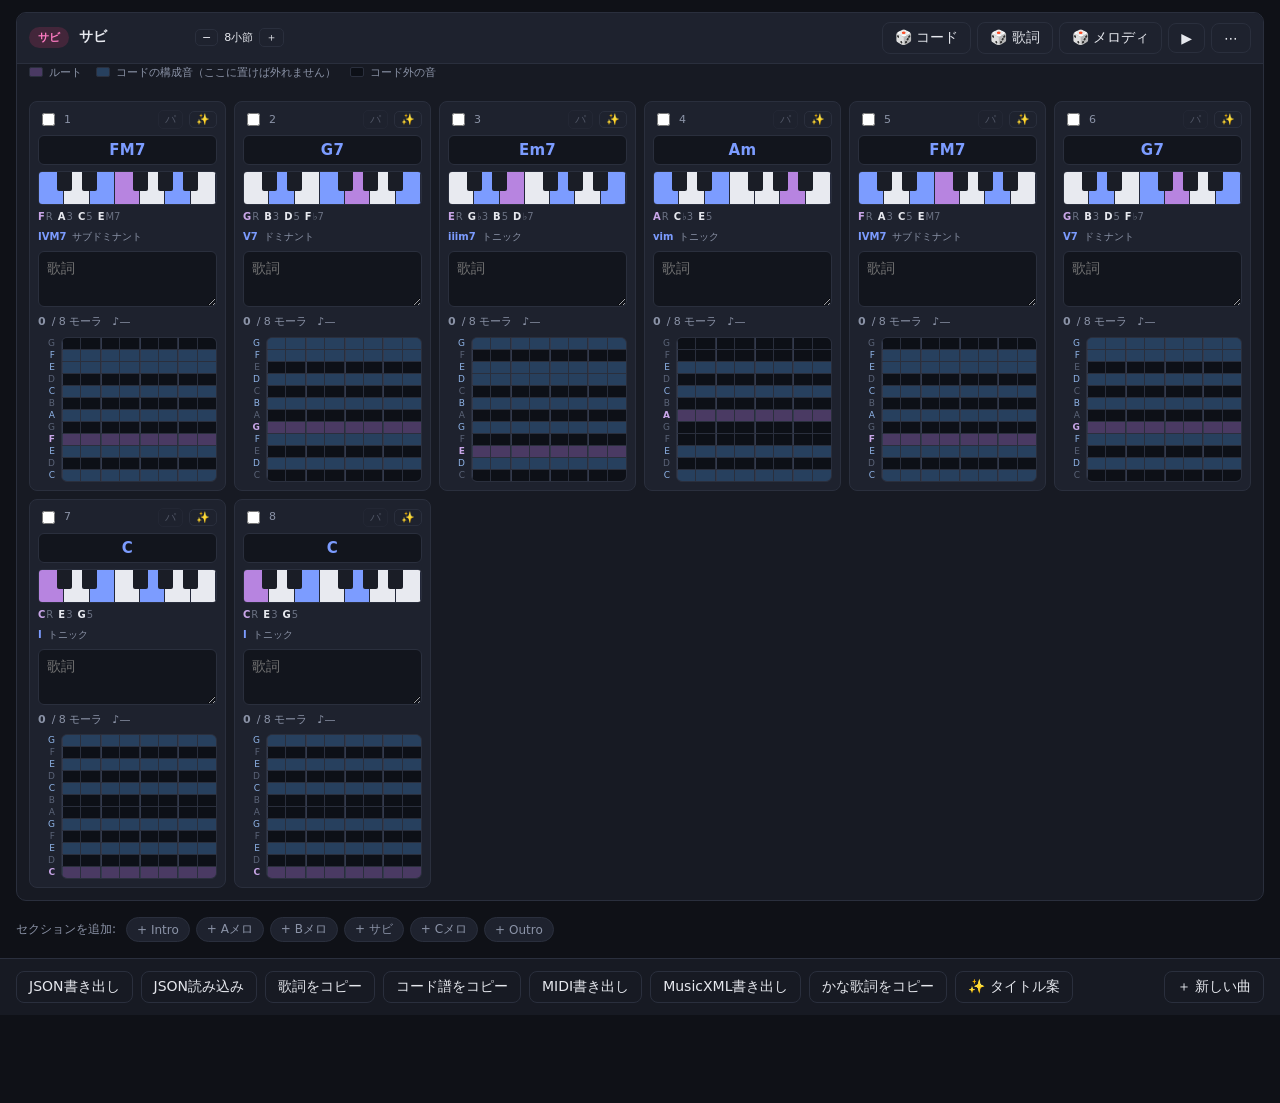
==== commit 4a7660c0: "音楽理論ドリル（study.html）を追加 耳と鍵盤で理論を反復練習するページ。7単元・各3レベル、1回10問。 間違えた項目を多めに出す。記録は localStorage。 作曲スケッチはそのまま" ====
--- a/index.html
+++ b/index.html
@@ -46,6 +46,7 @@
   </div>
 
   <div class="topbar-right">
+    <a href="study.html" class="btn ghost" style="text-decoration:none;color:inherit" title="音楽理論ドリル（耳と鍵盤で理論を練習）">📖 理論</a>
     <button id="btnLibrary" class="btn ghost" title="保存した曲の一覧">☰ 曲</button>
     <button id="btnPanel" class="btn ghost" title="キー・BPM・音量などの設定を開く">曲設定</button>
     <button id="btnUndo" class="btn ghost" title="元に戻す（Ctrl+Z）" disabled>↶</button>
@@ -134,6 +135,14 @@
       <label class="field">APIキー
         <input id="apiKeyInput" type="password" placeholder="sk-ant-..." autocomplete="off">
       </label>
+      <label class="field">ワークスペースID（必要な場合のみ）
+        <input id="workspaceInput" type="text" placeholder="wrkspc_..." autocomplete="off" spellcheck="false">
+      </label>
+      <p class="hint">
+        「anthropic-workspace-id is required」というエラーが出たときだけ入れてください。
+        コンソールの Settings → Workspaces で、対象のワークスペースを開くと
+        <code>wrkspc_</code> から始まるIDが確認できます。
+      </p>
       <label class="field">モデル
         <select id="modelSel"></select>
       </label>
--- a/assets/styles.css
+++ b/assets/styles.css
@@ -211,6 +211,13 @@
 .ai-input:focus { outline: none; border-color: var(--accent); }
 .ai-status { font-size: 12px; color: var(--muted); min-width: 0; }
 .ai-status:empty { display: none; }
+/* エラーは見落とすと原因が分からないので、色だけでなく地の色でも目立たせる */
+.ai-status.err {
+  background: rgba(232, 117, 106, .14);
+  border: 1px solid var(--bad);
+  border-radius: 6px;
+  padding: 4px 8px;
+}
 .ai-status.err { color: var(--bad); }
 .ai-status.ok { color: var(--ok); }
 .ai-status.busy { color: var(--accent); }
@@ -372,8 +379,12 @@
     flex-wrap: wrap; gap: 6px;
     padding: 8px 10px calc(8px + env(safe-area-inset-bottom));
   }
+  /* 状態は画面のいちばん下に置くと見落とすので、指示欄より上に出す */
+  .ai-status { flex: 1 1 100%; order: 0; }
   .ai-input { flex: 1 1 100%; order: 2; padding: 9px 10px; }
-  .ai-status { flex: 1 1 100%; order: 3; }
+
+  /* トーストがAI指示バーの裏に隠れていたので、その上へ逃がす */
+  .toast { bottom: calc(120px + env(safe-area-inset-bottom)); }
 
   .footer { padding: 10px; }
   .footer .btn { flex: 1 1 40%; }
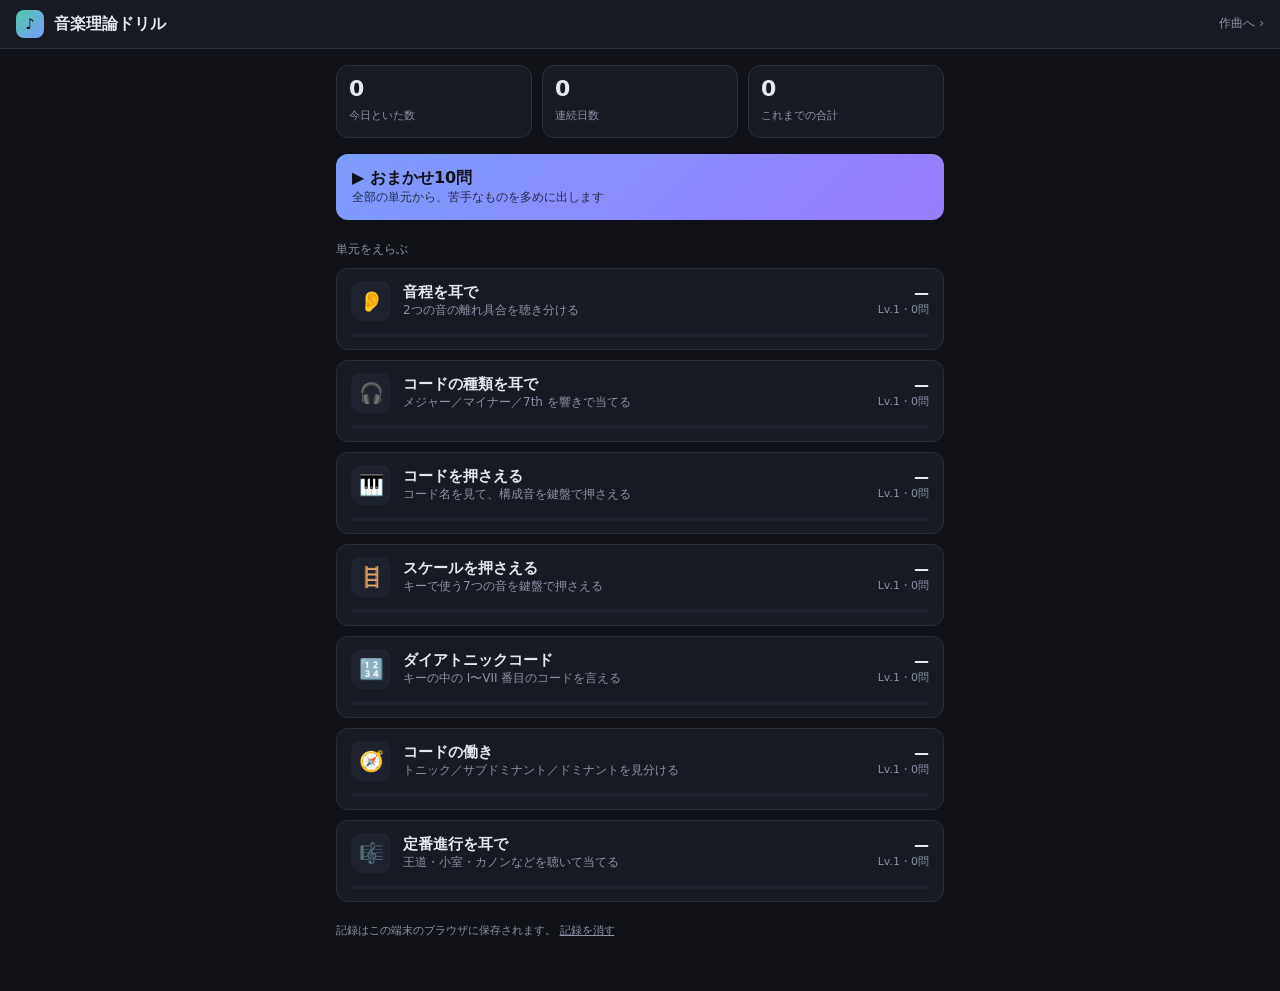
==== commit 3ae40c96: "入口を音楽理論ドリルに作り替え index.html を理論ドリルにし、ボカロ作曲スケッチは sketch.html へ移した。 保存済みの曲（localStorage）は同じ場所なのでそのまま使える" ====
--- a/index.html
+++ b/index.html
@@ -4,196 +4,25 @@
 <meta charset="utf-8">
 <meta name="viewport" content="width=device-width, initial-scale=1, viewport-fit=cover">
 <meta name="theme-color" content="#0f1117">
-<title>ボカロ作曲スケッチ</title>
-<link rel="icon" href="data:image/svg+xml,%3Csvg xmlns='http://www.w3.org/2000/svg' viewBox='0 0 32 32'%3E%3Crect width='32' height='32' rx='7' fill='%237c9cff'/%3E%3Ctext x='16' y='23' font-size='20' text-anchor='middle' fill='%230f1117'%3E%E2%99%AA%3C/text%3E%3C/svg%3E">
+<title>音楽理論ドリル</title>
+<link rel="icon" href="data:image/svg+xml,%3Csvg xmlns='http://www.w3.org/2000/svg' viewBox='0 0 32 32'%3E%3Crect width='32' height='32' rx='7' fill='%234ec9a5'/%3E%3Ctext x='16' y='23' font-size='20' text-anchor='middle' fill='%230f1117'%3E%E2%99%AA%3C/text%3E%3C/svg%3E">
 <link rel="manifest" href="manifest.webmanifest">
 <link rel="apple-touch-icon" href="assets/icon.svg">
 <meta name="apple-mobile-web-app-capable" content="yes">
 <meta name="apple-mobile-web-app-status-bar-style" content="black-translucent">
-<link rel="stylesheet" href="assets/styles.css">
+<link rel="stylesheet" href="assets/study.css">
 </head>
 <body>
 
-<header class="topbar">
-  <div class="brand">
-    <span class="logo">♪</span>
-    <input id="songTitle" class="title-input" type="text" placeholder="曲名" aria-label="曲名">
-  </div>
-
-  <div class="topbar-controls">
-    <label class="ctl">キー
-      <select id="keySel" aria-label="キー"></select>
-    </label>
-    <label class="ctl">
-      <select id="modeSel" aria-label="モード"></select>
-    </label>
-    <div class="ctl transpose">
-      <button id="transDown" class="mini" title="半音下げる">▼</button>
-      <span class="ctl-label">移調</span>
-      <button id="transUp" class="mini" title="半音上げる">▲</button>
-    </div>
-    <label class="ctl">BPM
-      <input id="bpmInput" type="number" min="40" max="300" step="1" aria-label="BPM">
-    </label>
-    <label class="ctl">拍子
-      <select id="beatsSel" aria-label="拍子">
-        <option value="4">4/4</option>
-        <option value="3">3/4</option>
-        <option value="6">6/4</option>
-        <option value="2">2/4</option>
-      </select>
-    </label>
-  </div>
-
-  <div class="topbar-right">
-    <a href="study.html" class="btn ghost" style="text-decoration:none;color:inherit" title="音楽理論ドリル（耳と鍵盤で理論を練習）">📖 理論</a>
-    <button id="btnLibrary" class="btn ghost" title="保存した曲の一覧">☰ 曲</button>
-    <button id="btnPanel" class="btn ghost" title="キー・BPM・音量などの設定を開く">曲設定</button>
-    <button id="btnUndo" class="btn ghost" title="元に戻す（Ctrl+Z）" disabled>↶</button>
-    <button id="btnRedo" class="btn ghost" title="やり直す（Ctrl+Shift+Z）" disabled>↷</button>
-    <button id="playAll" class="btn primary">▶ 全体再生</button>
-    <button id="stopAll" class="btn" disabled>■ 停止</button>
-    <button id="openSettings" class="btn ghost" title="AI・再生の設定">⚙</button>
-  </div>
+<header class="s-top">
+  <button id="btnHome" class="s-back" hidden aria-label="メニューへ戻る">‹ メニュー</button>
+  <span class="s-logo">♪</span>
+  <h1 id="topTitle">音楽理論ドリル</h1>
+  <a class="s-link" href="sketch.html" title="ボカロ作曲スケッチへ">作曲へ ›</a>
 </header>
 
-<div class="subbar">
-  <label class="ctl">雰囲気
-    <select id="moodSel" aria-label="雰囲気"></select>
-  </label>
-  <label class="ctl grow">テーマ
-    <input id="themeInput" type="text" placeholder="例: 終電で帰れなかった夜のこと" aria-label="テーマ">
-  </label>
-  <label class="ctl">音色
-    <select id="patternSel" aria-label="再生パターン"></select>
-  </label>
-  <label class="ctl">
-    <input id="clickChk" type="checkbox" checked> クリック
-  </label>
-  <label class="ctl">
-    <input id="chordsChk" type="checkbox" checked> コード
-  </label>
-  <label class="ctl">
-    <input id="melodyChk" type="checkbox" checked> メロディ
-  </label>
-  <label class="ctl">
-    <input id="loopChk" type="checkbox"> ループ
-  </label>
-  <label class="ctl" title="鍵盤や余白を省いて、一度に見える小節を増やす">
-    <input id="compactChk" type="checkbox"> コンパクト
-  </label>
-  <label class="ctl">音量
-    <input id="volInput" type="range" min="0" max="1" step="0.05" value="0.7" aria-label="音量">
-  </label>
-  <span class="spacer"></span>
-  <span id="songStats" class="stats"></span>
-</div>
+<main id="view" class="s-main"></main>
 
-<main id="sections" class="sections"></main>
-
-<div class="add-section-row">
-  <span>セクションを追加:</span>
-  <span id="addSectionBtns" class="chips"></span>
-</div>
-
-<footer class="footer">
-  <button id="btnExport" class="btn ghost">JSON書き出し</button>
-  <button id="btnImport" class="btn ghost">JSON読み込み</button>
-  <button id="btnCopyLyrics" class="btn ghost">歌詞をコピー</button>
-  <button id="btnCopySheet" class="btn ghost">コード譜をコピー</button>
-  <button id="btnMidi" class="btn ghost" title="メロディとコードをMIDIで書き出す（Studio One などのDAW向け）">MIDI書き出し</button>
-  <button id="btnMusicXml" class="btn ghost" title="メロディとかな歌詞をMusicXMLで書き出す（Synthesizer V 向け）">MusicXML書き出し</button>
-  <button id="btnKana" class="btn ghost" title="1音符1モーラのかな歌詞をコピー（SynthVへの貼り付け用）">かな歌詞をコピー</button>
-  <button id="btnIdeas" class="btn ghost">✨ タイトル案</button>
-  <span class="spacer"></span>
-  <button id="btnReset" class="btn ghost">＋ 新しい曲</button>
-  <input id="importFile" type="file" accept="application/json,.json" hidden>
-</footer>
-
-<!-- AI指示バー -->
-<div class="ai-bar">
-  <span class="ai-badge">AI</span>
-  <input id="aiInstruction" type="text" class="ai-input"
-         placeholder="指示（例: もっと切なく / 韻を踏んで / 比喩をやめて具体的に / 英語混ぜないで）">
-  <label class="ctl"><input id="keepMoraChk" type="checkbox" checked> モーラ数を保つ</label>
-  <span id="aiStatus" class="ai-status"></span>
-</div>
-
-<!-- 設定モーダル -->
-<dialog id="settingsDlg" class="dlg">
-  <form method="dialog">
-    <h2>設定</h2>
-
-    <section class="dlg-sec">
-      <h3>Claude API</h3>
-      <p class="hint">
-        AIでの歌詞・コード生成に使います。キーはこのブラウザの localStorage に保存され、
-        リクエストはブラウザから直接 Anthropic API に送られます。
-        <strong>自分のPCで自分のキーを使う前提</strong>のツールです。共有PCや公開サーバーには置かないでください。
-        キーが無くても、オフラインの「たたき生成」は使えます。
-      </p>
-      <label class="field">APIキー
-        <input id="apiKeyInput" type="password" placeholder="sk-ant-..." autocomplete="off">
-      </label>
-      <label class="field">ワークスペースID（必要な場合のみ）
-        <input id="workspaceInput" type="text" placeholder="wrkspc_..." autocomplete="off" spellcheck="false">
-      </label>
-      <p class="hint">
-        「anthropic-workspace-id is required」というエラーが出たときだけ入れてください。
-        コンソールの Settings → Workspaces で、対象のワークスペースを開くと
-        <code>wrkspc_</code> から始まるIDが確認できます。
-      </p>
-      <label class="field">モデル
-        <select id="modelSel"></select>
-      </label>
-      <label class="field">思考の深さ
-        <select id="effortSel"></select>
-      </label>
-      <div class="row">
-        <button id="btnTestKey" class="btn" type="button">接続テスト</button>
-        <button id="btnClearKey" class="btn ghost" type="button">キーを削除</button>
-        <span id="keyStatus" class="ai-status"></span>
-      </div>
-    </section>
-
-    <menu class="dlg-actions">
-      <button class="btn primary" value="close">閉じる</button>
-    </menu>
-  </form>
-</dialog>
-
-<!-- 曲の一覧 -->
-<dialog id="libraryDlg" class="dlg">
-  <h2>曲の一覧</h2>
-  <p class="hint">
-    このブラウザに保存されています。端末やブラウザをまたいでは共有されないので、
-    残しておきたい曲は「JSON書き出し」でファイルにしておいてください。
-  </p>
-  <div id="libraryList" class="lib-list"></div>
-  <div class="row lib-actions">
-    <button id="btnNewSong" class="btn primary" type="button">＋ 新しい曲</button>
-    <span id="libStats" class="ai-status"></span>
-  </div>
-  <form method="dialog">
-    <menu class="dlg-actions">
-      <button class="btn" value="close">閉じる</button>
-    </menu>
-  </form>
-</dialog>
-
-<!-- アイデアモーダル -->
-<dialog id="ideasDlg" class="dlg">
-  <form method="dialog">
-    <h2>タイトル・世界観の案</h2>
-    <div id="ideasBody" class="ideas-body"></div>
-    <menu class="dlg-actions">
-      <button class="btn primary" value="close">閉じる</button>
-    </menu>
-  </form>
-</dialog>
-
-<div id="toast" class="toast" role="status" aria-live="polite"></div>
-
-<script type="module" src="src/app.js"></script>
+<script type="module" src="src/study.js"></script>
 </body>
 </html>
--- a/assets/study.css
+++ b/assets/study.css
@@ -0,0 +1,238 @@
+/* 音楽理論ドリル。配色は作曲スケッチ（styles.css）と揃えている */
+:root {
+  --bg: #0f1117;
+  --panel: #171a23;
+  --panel-2: #1e222e;
+  --line: #2a2f3d;
+  --text: #e6e8ee;
+  --muted: #8b93a7;
+  --accent: #7c9cff;
+  --accent-2: #ff7cc3;
+  --ok: #4ec9a5;
+  --warn: #e8c05a;
+  --bad: #e8756a;
+  --radius: 12px;
+}
+
+* { box-sizing: border-box; }
+
+body {
+  margin: 0;
+  padding-top: env(safe-area-inset-top);
+  padding-bottom: calc(24px + env(safe-area-inset-bottom));
+  background: var(--bg);
+  color: var(--text);
+  font-family: "Hiragino Kaku Gothic ProN", "Noto Sans JP", system-ui, -apple-system, sans-serif;
+  font-size: 15px;
+  line-height: 1.65;
+  -webkit-tap-highlight-color: transparent;
+}
+
+button { font-family: inherit; font-size: inherit; color: inherit; cursor: pointer; }
+
+.s-top {
+  position: sticky; top: 0; z-index: 10;
+  display: flex; align-items: center; gap: 10px;
+  padding: 10px 16px;
+  background: var(--panel);
+  border-bottom: 1px solid var(--line);
+}
+.s-top h1 { margin: 0; font-size: 16px; font-weight: 700; flex: 1; min-width: 0;
+  white-space: nowrap; overflow: hidden; text-overflow: ellipsis; }
+.s-logo {
+  width: 28px; height: 28px; flex: none; display: grid; place-items: center;
+  background: linear-gradient(135deg, var(--ok), var(--accent));
+  border-radius: 8px; color: #0f1117; font-weight: 700;
+}
+.s-back {
+  background: var(--panel-2); border: 1px solid var(--line); border-radius: 8px;
+  padding: 6px 10px; font-size: 13px; white-space: nowrap;
+}
+.s-link { color: var(--muted); font-size: 12px; text-decoration: none; white-space: nowrap; }
+.s-link:hover { color: var(--text); }
+
+.s-main { max-width: 640px; margin: 0 auto; padding: 16px; }
+
+/* ---------- メニュー ---------- */
+.today {
+  display: flex; gap: 10px; margin-bottom: 16px;
+}
+.today .stat {
+  flex: 1; background: var(--panel); border: 1px solid var(--line);
+  border-radius: var(--radius); padding: 10px 12px;
+}
+.today .stat b { display: block; font-size: 22px; line-height: 1.2; font-variant-numeric: tabular-nums; }
+.today .stat span { font-size: 11px; color: var(--muted); }
+
+.mix-btn {
+  width: 100%; padding: 14px 16px; margin-bottom: 20px;
+  background: linear-gradient(135deg, var(--accent), #9a7cff);
+  border: none; border-radius: var(--radius);
+  color: #0f1117; font-weight: 700; font-size: 16px; text-align: left;
+}
+.mix-btn small { display: block; font-weight: 400; font-size: 12px; opacity: .8; }
+
+.sec-title { font-size: 12px; color: var(--muted); margin: 0 0 8px; font-weight: 400; }
+
+.lessons { display: grid; gap: 10px; }
+.lesson {
+  display: grid; grid-template-columns: 40px 1fr auto; gap: 12px; align-items: center;
+  width: 100%; text-align: left;
+  background: var(--panel); border: 1px solid var(--line);
+  border-radius: var(--radius); padding: 12px 14px;
+}
+.lesson:hover { border-color: var(--accent); }
+.lesson .ico {
+  width: 40px; height: 40px; display: grid; place-items: center;
+  background: var(--panel-2); border-radius: 10px; font-size: 20px;
+}
+.lesson .name { font-weight: 700; }
+.lesson .desc { font-size: 12px; color: var(--muted); line-height: 1.4; }
+.lesson .meta { text-align: right; font-size: 11px; color: var(--muted); white-space: nowrap; }
+.lesson .meta b { display: block; font-size: 15px; color: var(--text); font-variant-numeric: tabular-nums; }
+.lesson .bar { grid-column: 1 / -1; height: 4px; background: var(--panel-2); border-radius: 2px; overflow: hidden; }
+.lesson .bar i { display: block; height: 100%; background: var(--ok); }
+
+.foot-note { margin-top: 20px; font-size: 11px; color: var(--muted); }
+.foot-note button {
+  background: none; border: none; color: var(--muted); text-decoration: underline; padding: 0; font-size: 11px;
+}
+
+/* ---------- 出題画面 ---------- */
+.q-head { display: flex; align-items: center; gap: 10px; margin-bottom: 12px; flex-wrap: wrap; }
+.levels { display: flex; gap: 6px; }
+.levels button {
+  background: var(--panel-2); border: 1px solid var(--line); border-radius: 999px;
+  padding: 4px 12px; font-size: 12px; color: var(--muted);
+}
+.levels button.on { background: var(--accent); border-color: var(--accent); color: #0f1117; font-weight: 700; }
+.progress { margin-left: auto; font-size: 12px; color: var(--muted); font-variant-numeric: tabular-nums; }
+.dots { display: flex; gap: 4px; width: 100%; }
+.dots i { flex: 1; height: 4px; border-radius: 2px; background: var(--panel-2); }
+.dots i.ok { background: var(--ok); }
+.dots i.ng { background: var(--bad); }
+.dots i.now { background: var(--accent); }
+
+details.intro {
+  background: var(--panel); border: 1px solid var(--line);
+  border-radius: var(--radius); padding: 10px 14px; margin-bottom: 14px; font-size: 13px;
+}
+details.intro summary { cursor: pointer; color: var(--muted); font-size: 12px; }
+details.intro[open] summary { margin-bottom: 6px; }
+details.intro p { margin: 0 0 6px; }
+details.intro p:last-child { margin-bottom: 0; }
+details.intro code {
+  background: var(--panel-2); border-radius: 4px; padding: 1px 5px;
+  font-family: ui-monospace, Menlo, monospace; font-size: 12px;
+}
+
+.card {
+  background: var(--panel); border: 1px solid var(--line);
+  border-radius: var(--radius); padding: 18px 16px;
+}
+.tag { font-size: 11px; color: var(--muted); margin-bottom: 4px; }
+.prompt { font-size: 19px; font-weight: 700; line-height: 1.45; margin: 0 0 4px; }
+.prompt em { font-style: normal; color: var(--accent); }
+.sub { font-size: 13px; color: var(--muted); margin: 0 0 12px; }
+
+.listen {
+  display: inline-flex; align-items: center; gap: 6px;
+  background: var(--panel-2); border: 1px solid var(--line); border-radius: 999px;
+  padding: 8px 16px; margin: 8px 0 14px; font-size: 14px;
+}
+.listen:hover { border-color: var(--accent); }
+
+.choices { display: grid; grid-template-columns: 1fr 1fr; gap: 8px; }
+.choices.one { grid-template-columns: 1fr; }
+.choices.three { grid-template-columns: 1fr 1fr 1fr; }
+.choices button {
+  min-height: 48px; padding: 8px 10px;
+  background: var(--panel-2); border: 1px solid var(--line); border-radius: 10px;
+  font-size: 15px; line-height: 1.3;
+}
+.choices button small { display: block; font-size: 11px; color: var(--muted); }
+.choices button:not(:disabled):hover { border-color: var(--accent); }
+.choices button:disabled { cursor: default; opacity: .55; }
+.choices button.right { background: rgba(78, 201, 165, .18); border-color: var(--ok); opacity: 1; }
+.choices button.wrong { background: rgba(232, 117, 106, .18); border-color: var(--bad); opacity: 1; }
+
+.check {
+  width: 100%; margin-top: 12px; padding: 12px;
+  background: var(--accent); border: none; border-radius: 10px;
+  color: #0f1117; font-weight: 700;
+}
+.check:disabled { opacity: .4; cursor: default; }
+.count { font-size: 12px; color: var(--muted); margin-top: 6px; }
+
+/* 結果 */
+.result { margin-top: 14px; border-top: 1px solid var(--line); padding-top: 14px; }
+.verdict { font-weight: 700; font-size: 16px; margin-bottom: 4px; }
+.verdict.ok { color: var(--ok); }
+.verdict.ng { color: var(--bad); }
+.explain { font-size: 13px; margin: 0 0 10px; white-space: pre-line; }
+.tones { display: flex; gap: 6px; flex-wrap: wrap; margin: 8px 0 10px; }
+.tones span {
+  background: var(--panel-2); border-radius: 6px; padding: 2px 8px; font-size: 13px;
+}
+.tones span small { color: var(--muted); margin-left: 4px; }
+.next {
+  width: 100%; padding: 13px; margin-top: 4px;
+  background: var(--ok); border: none; border-radius: 10px;
+  color: #0f1117; font-weight: 700; font-size: 16px;
+}
+.replay { background: none; border: none; color: var(--accent); padding: 0; font-size: 13px; margin-bottom: 10px; }
+
+/* ---------- 鍵盤 ---------- */
+.kb {
+  position: relative; display: flex; height: 120px; margin: 4px 0;
+  border: 1px solid var(--line); border-radius: 8px; overflow: hidden;
+  user-select: none; -webkit-user-select: none; touch-action: manipulation;
+}
+.kb.small { height: 72px; }
+.kb .w {
+  flex: 1; background: #e9ebf2; border: none; border-right: 1px solid #b9bdc9;
+  padding: 0; position: relative; border-radius: 0;
+}
+.kb .w:last-of-type { border-right: none; }
+.kb .b {
+  position: absolute; top: 0; height: 60%; background: #1b1e28;
+  border: none; border-radius: 0 0 4px 4px; padding: 0; z-index: 2;
+}
+.kb .w.c::after {
+  content: 'C'; position: absolute; left: 0; right: 0; bottom: 3px;
+  font-size: 10px; color: #8a8fa0; text-align: center;
+}
+.kb .w.sel { background: #7c9cff; }
+.kb .b.sel { background: #4a6bd0; }
+.kb .w.root { background: #b784e0; }
+.kb .b.root { background: #8a53c2; }
+.kb .w.good { background: #4ec9a5; }
+.kb .b.good { background: #2f9c7d; }
+.kb .w.miss { background: #f1d98a; }
+.kb .b.miss { background: #b89632; }
+.kb .w.bad { background: #e8756a; }
+.kb .b.bad { background: #b84a40; }
+.kb.readonly button { cursor: default; }
+.legend { font-size: 11px; color: var(--muted); display: flex; gap: 12px; flex-wrap: wrap; }
+.legend i { display: inline-block; width: 10px; height: 10px; border-radius: 2px; margin-right: 4px; vertical-align: -1px; }
+
+/* ---------- ラウンド結果 ---------- */
+.round { text-align: center; padding: 28px 16px; }
+.round .score { font-size: 44px; font-weight: 700; line-height: 1.1; font-variant-numeric: tabular-nums; }
+.round .score small { font-size: 18px; color: var(--muted); font-weight: 400; }
+.round p { color: var(--muted); font-size: 14px; margin: 8px 0 18px; }
+.round .miss-list { text-align: left; font-size: 13px; margin: 0 0 18px; padding: 10px 14px;
+  background: var(--panel-2); border-radius: 10px; }
+.round .miss-list b { display: block; font-size: 12px; color: var(--muted); font-weight: 400; margin-bottom: 4px; }
+.round .row { display: flex; gap: 8px; }
+.round .row button {
+  flex: 1; padding: 13px; border-radius: 10px; border: 1px solid var(--line);
+  background: var(--panel-2); font-weight: 700;
+}
+.round .row button.primary { background: var(--accent); border-color: var(--accent); color: #0f1117; }
+
+@media (max-width: 380px) {
+  .s-main { padding: 12px; }
+  .prompt { font-size: 17px; }
+  .kb { height: 104px; }
+}
